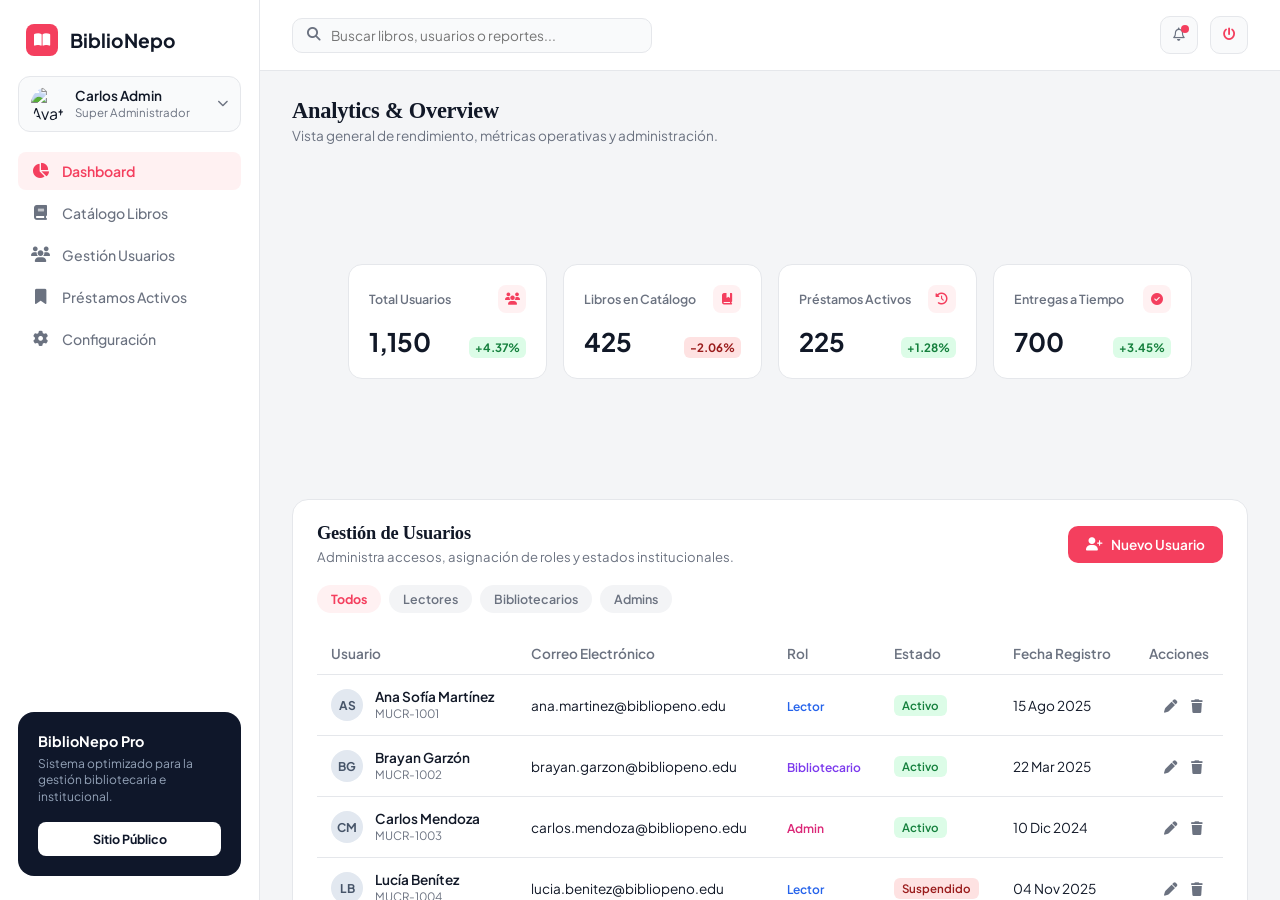
==== admin.html @ eef32e65 "first commit" ====
<!DOCTYPE html>
<html lang="es">
<head>
  <meta charset="UTF-8">
  <meta name="viewport" content="width=device-width, initial-scale=1.0">
  <title>BiblioNepo — Panel de Administración</title>
  
  <link rel="preconnect" href="https://fonts.googleapis.com">
  <link href="https://fonts.googleapis.com/css2?family=Plus+Jakarta+Sans:wght@400;500;600;700&display=swap" rel="stylesheet">
  <link rel="stylesheet" href="https://cdnjs.cloudflare.com/ajax/libs/font-awesome/6.4.0/css/all.min.css">

  <!-- Tus únicos archivos CSS necesarios -->
  <link rel="stylesheet" href="./src/assets/styles/base/variables.css">
  <link rel="stylesheet" href="./src/assets/styles/base/global.css">
  <link rel="stylesheet" href="/src/features/users/users.css">
</head>
<body>

  <div class="app-layout">
    
    <!-- SIDEBAR -->
    <aside class="sidebar">
      <div class="sidebar-top">
        <div class="brand-box">
          <div class="brand-icon"><i class="fa-solid fa-book-open"></i></div>
          <span>BiblioNepo</span>
        </div>

        <div class="user-profile-card">
          <div class="user-info">
            <img src="https://images.unsplash.com/photo-1534528741775-53994a69daeb?w=100&h=100&fit=crop&crop=faces" alt="Avatar" class="user-avatar">
            <div>
              <div class="user-name">Carlos Admin</div>
              <div class="user-role">Super Administrador</div>
            </div>
          </div>
          <i class="fa-solid fa-chevron-down profile-arrow"></i>
        </div>

        <nav class="sidebar-nav">
          <ul>
            <li class="active"><a href="#"><i class="fa-solid fa-chart-pie"></i> Dashboard</a></li>
            <li><a href="#"><i class="fa-solid fa-book"></i> Catálogo Libros</a></li>
            <li><a href="#"><i class="fa-solid fa-users"></i> Gestión Usuarios</a></li>
            <li><a href="#"><i class="fa-solid fa-bookmark"></i> Préstamos Activos</a></li>
            <li><a href="#"><i class="fa-solid fa-gear"></i> Configuración</a></li>
          </ul>
        </nav>
      </div>

      <div class="sidebar-promo">
        <h4>BiblioNepo Pro</h4>
        <p>Sistema optimizado para la gestión bibliotecaria e institucional.</p>
        <button class="promo-btn" id="btnGoToPublic">Sitio Público</button>
      </div>
    </aside>

    <!-- MAIN CONTENT -->
    <main class="main-content">
      
      <header class="top-header">
        <div class="header-search">
          <i class="fa-solid fa-search search-icon"></i>
          <input type="text" placeholder="Buscar libros, usuarios o reportes...">
        </div>
        <div class="header-actions">
          <button class="icon-btn" title="Notificaciones">
            <i class="fa-regular fa-bell"></i>
            <span class="notification-badge"></span>
          </button>
          <button class="icon-btn logout-btn" id="btnLogoutAdmin" title="Cerrar Sesión">
            <i class="fa-solid fa-power-off"></i>
          </button>
        </div>
      </header>

      <div class="dashboard-body">
        
        <div class="view-header">
          <h1>Analytics & Overview</h1>
          <p>Vista general de rendimiento, métricas operativas y administración.</p>
        </div>

        <!-- TARJETAS DE MÉTRICAS (KPIs) -->
        <section class="analytics-grid">
          <article class="analytic-card">
            <div class="card-top">
              <span class="card-title">Total Usuarios</span>
              <div class="card-icon"><i class="fa-solid fa-users"></i></div>
            </div>
            <div class="card-metrics">
              <span class="card-number">1,150</span>
              <span class="trend-badge positive">+4.37%</span>
            </div>
          </article>

          <article class="analytic-card">
            <div class="card-top">
              <span class="card-title">Libros en Catálogo</span>
              <div class="card-icon"><i class="fa-solid fa-book-bookmark"></i></div>
            </div>
            <div class="card-metrics">
              <span class="card-number">425</span>
              <span class="trend-badge negative">-2.06%</span>
            </div>
          </article>

          <article class="analytic-card">
            <div class="card-top">
              <span class="card-title">Préstamos Activos</span>
              <div class="card-icon"><i class="fa-solid fa-clock-rotate-left"></i></div>
            </div>
            <div class="card-metrics">
              <span class="card-number">225</span>
              <span class="trend-badge positive">+1.28%</span>
            </div>
          </article>

          <article class="analytic-card">
            <div class="card-top">
              <span class="card-title">Entregas a Tiempo</span>
              <div class="card-icon"><i class="fa-solid fa-circle-check"></i></div>
            </div>
            <div class="card-metrics">
              <span class="card-number">700</span>
              <span class="trend-badge positive">+3.45%</span>
            </div>
          </article>
        </section>

        <!-- MÓDULO DE GESTIÓN DE USUARIOS -->
        <section class="users-module-container">
          <div class="users-header">
            <div>
              <h3>Gestión de Usuarios</h3>
              <p>Administra accesos, asignación de roles y estados institucionales.</p>
            </div>
            <button class="btn-primary">
              <i class="fa-solid fa-user-plus"></i> Nuevo Usuario
            </button>
          </div>

          <div class="users-filters">
            <button class="filter-chip active" data-filter="todos">Todos</button>
            <button class="filter-chip" data-filter="lectores">Lectores</button>
            <button class="filter-chip" data-filter="bibliotecarios">Bibliotecarios</button>
            <button class="filter-chip" data-filter="admins">Admins</button>
          </div>

          <div class="users-table-wrapper">
            <table class="users-table">
              <thead>
                <tr>
                  <th>Usuario</th>
                  <th>Correo Electrónico</th>
                  <th>Rol</th>
                  <th>Estado</th>
                  <th>Fecha Registro</th>
                  <th class="text-right">Acciones</th>
                </tr>
              </thead>
              <tbody id="usersTableBody">
                <!-- Se inyecta dinámicamente desde admin.js -->
              </tbody>
            </table>
          </div>
        </section>

      </div>
    </main>

  </div>

  <!-- Tu único script principal -->
  <script type="module" src="/src/features/users/users.js"></script>
</body>
</html>
---- src/assets/styles/base/variables.css ----
:root {
  --cream: #F1EAD9;
  --cream-2: #E9DFC9;
  --ink: #1C2536;
  --ink-soft: #3B4457;
  --wood: #9A6A34;
  --burgundy: #6E2A2A;
  --paper: #FFFDF9;
  --muted: #736C5C;
  --line: rgba(28, 37, 54, 0.14);
  --radius: 2px;
}
---- src/assets/styles/base/global.css ----
* {
  box-sizing: border-box;
  margin: 0;
  padding: 0;
}

html {
  scroll-behavior: smooth;
}

body {
  font-family: 'Inter', sans-serif;
  color: var(--ink);
  background: var(--paper);
  -webkit-font-smoothing: antialiased;
}

h1, h2, h3, .display {
  font-family: 'Fraunces', serif;
  font-weight: 500;
  line-height: 1.08;
  letter-spacing: -0.01em;
}

a {
  color: inherit;
  text-decoration: none;
}

img {
  max-width: 100%;
  display: block;
}

button {
  font-family: inherit;
  cursor: pointer;
}

header {
  display: flex;
  align-items: center;
  justify-content: space-between;
  padding: 22px 48px;
  background: var(--paper);
  position: relative;
  z-index: 40;
  border-bottom: 1px solid var(--line);
}

.logo {
  font-family: 'Fraunces', serif;
  font-size: 1.4rem;
  font-weight: 600;
  color: var(--ink);
}

nav.primary-nav {
  display: flex;
  gap: 36px;
}

nav.primary-nav a {
  font-size: 0.94rem;
  color: var(--ink-soft);
  position: relative;
  padding-bottom: 4px;
}

nav.primary-nav a.active {
  color: var(--ink);
}

nav.primary-nav a.active::after {
  content: "";
  position: absolute;
  left: 0;
  right: 0;
  bottom: -23px;
  height: 2px;
  background: var(--wood);
}

.nav-actions {
  display: flex;
  align-items: center;
  gap: 12px;
}

.nav-toggle {
  display: none;
  flex-direction: column;
  gap: 5px;
  background: none;
  border: none;
}

.nav-toggle span {
  width: 22px;
  height: 2px;
  background: var(--ink);
  display: block;
}

section {
  padding: 96px 56px;
}

.section-head {
  display: flex;
  justify-content: space-between;
  align-items: flex-end;
  margin-bottom: 48px;
  gap: 24px;
  flex-wrap: wrap;
}

.section-head h2 {
  font-size: clamp(1.8rem, 2.4vw, 2.3rem);
  max-width: 520px;
}

.section-head p {
  color: var(--muted);
  max-width: 360px;
  font-size: 0.95rem;
  line-height: 1.6;
}

.comunidad {
  background: var(--ink);
  color: var(--cream);
}

.comunidad .section-head h2 {
  color: var(--cream);
}

.comunidad .section-head p {
  color: #B9BECB;
}

.stat-row {
  display: grid;
  grid-template-columns: repeat(4, 1fr);
  gap: 32px;
  border-top: 1px solid rgba(255, 255, 255, 0.14);
  padding-top: 40px;
}

.stat-row .num {
  font-family: 'Fraunces', serif;
  font-size: 2.4rem;
}

.stat-row .label {
  font-size: 0.85rem;
  color: #B9BECB;
  margin-top: 6px;
}

.about {
  display: grid;
  grid-template-columns: 1fr 1fr;
  gap: 72px;
  align-items: center;
  background: var(--cream-2);
}

.about-photo {
  aspect-ratio: 4/5;
  border-radius: 2px;
  background-size: cover;
  background-position: center;
  background-image: url('https://images.unsplash.com/photo-1521587760476-6c12a4b040da?q=80&w=1200&auto=format&fit=crop');
}

.about-text p {
  color: var(--ink-soft);
  line-height: 1.75;
  margin-top: 18px;
  max-width: 460px;
}

footer {
  background: var(--paper);
  padding: 80px 56px 32px;
  border-top: 1px solid var(--line);
}

.footer-grid {
  display: grid;
  grid-template-columns: 1.4fr 1fr 1fr 1fr;
  gap: 48px;
  margin-bottom: 56px;
}

.footer-grid h5 {
  font-size: 0.82rem;
  text-transform: uppercase;
  letter-spacing: 0.04em;
  color: var(--muted);
  margin-bottom: 16px;
  font-weight: 600;
}

.footer-grid ul {
  list-style: none;
  display: flex;
  flex-direction: column;
  gap: 10px;
}

.footer-grid ul a {
  font-size: 0.9rem;
  color: var(--ink-soft);
}

.footer-grid ul a:hover {
  color: var(--ink);
}

.footer-bottom {
  display: flex;
  justify-content: space-between;
  padding-top: 24px;
  border-top: 1px solid var(--line);
  font-size: 0.8rem;
  color: var(--muted);
  flex-wrap: wrap;
  gap: 12px;
}

@media (max-width: 900px) {
  header {
    padding: 18px 24px;
  }
  nav.primary-nav {
    display: none;
  }
  .nav-toggle {
    display: flex;
  }
  section {
    padding: 64px 24px;
  }
  .about {
    grid-template-columns: 1fr;
  }
  .stat-row {
    grid-template-columns: repeat(2, 1fr);
  }
  .footer-grid {
    grid-template-columns: 1fr 1fr;
  }
}

@media (prefers-reduced-motion: reduce) {
  * {
    transition: none !important;
  }
}
---- src/features/users/users.css ----
:root {
  --bg-dashboard: #f4f5f7;
  --card-bg: #ffffff;
  --sidebar-bg: #ffffff;
  --text-main: #111827;
  --text-muted: #6b7280;
  --border-color: #e5e7eb;
  
  /* Acentos de Rosa Institucional */
  --accent-rose: #f43f5e;
  --accent-rose-light: #fff1f2;
  --accent-dark: #0f172a;

  /* Colores de Estado (Insignias) */
  --success-bg: #dcfce7;
  --success-color: #15803d;
  --danger-bg: #fee2e2;
  --danger-color: #991b1b;

  /* Radios de borde */
  --radius-lg: 16px;
  --radius-md: 12px;
  --radius-sm: 8px;
}

* { box-sizing: border-box; }

body {
  margin: 0;
  height: 100vh;
  overflow: hidden;
  background-color: var(--bg-dashboard);
  font-family: 'Plus Jakarta Sans', sans-serif;
  color: var(--text-main);
}

.app-layout {
  display: flex;
  height: 100vh;
  width: 100vw;
}

/* SIDEBAR */
.sidebar {
  width: 260px;
  background: var(--sidebar-bg);
  border-right: 1px solid var(--border-color);
  display: flex;
  flex-direction: column;
  justify-content: space-between;
  padding: 24px 18px;
  flex-shrink: 0;
}

.sidebar-top {
  display: flex;
  flex-direction: column;
  gap: 20px;
}

.brand-box {
  display: flex;
  align-items: center;
  gap: 12px;
  padding: 0 8px;
  font-size: 1.2rem;
  font-weight: 700;
}

.brand-icon {
  width: 32px;
  height: 32px;
  background: var(--accent-rose);
  color: white;
  border-radius: var(--radius-sm);
  display: flex;
  align-items: center;
  justify-content: center;
  font-size: 0.9rem;
}

.user-profile-card {
  display: flex;
  align-items: center;
  justify-content: space-between;
  background: #f9fafb;
  border: 1px solid var(--border-color);
  border-radius: var(--radius-md);
  padding: 10px 12px;
  cursor: pointer;
}

.user-info {
  display: flex;
  align-items: center;
  gap: 10px;
}

.user-avatar {
  width: 34px;
  height: 34px;
  border-radius: 50%;
  object-fit: cover;
}

.user-name {
  font-size: 0.85rem;
  font-weight: 600;
  line-height: 1.2;
}

.user-role {
  font-size: 0.72rem;
  color: var(--text-muted);
}

.profile-arrow {
  font-size: 0.7rem;
  color: var(--text-muted);
}

.sidebar-nav ul {
  list-style: none;
  padding: 0;
  margin: 0;
  display: flex;
  flex-direction: column;
  gap: 4px;
}

.sidebar-nav a {
  display: flex;
  align-items: center;
  gap: 12px;
  padding: 10px 12px;
  color: var(--text-muted);
  text-decoration: none;
  font-size: 0.88rem;
  font-weight: 500;
  border-radius: var(--radius-sm);
  transition: all 0.2s ease;
}

.sidebar-nav a i {
  font-size: 0.95rem;
  width: 20px;
  text-align: center;
}

.sidebar-nav a:hover {
  background: #f3f4f6;
  color: var(--text-main);
}

.sidebar-nav li.active a {
  background: var(--accent-rose-light);
  color: var(--accent-rose);
  font-weight: 600;
}

.sidebar-promo {
  background: var(--accent-dark);
  color: white;
  padding: 20px;
  border-radius: var(--radius-lg);
}

.sidebar-promo h4 {
  font-size: 0.9rem;
  font-weight: 700;
  margin: 0 0 6px 0;
}

.sidebar-promo p {
  font-size: 0.75rem;
  color: #94a3b8;
  margin: 0 0 16px 0;
  line-height: 1.4;
}

.promo-btn {
  background: white;
  color: var(--accent-dark);
  border: none;
  width: 100%;
  padding: 9px;
  border-radius: var(--radius-sm);
  font-size: 0.78rem;
  font-weight: 700;
  cursor: pointer;
}

/* MAIN CONTENT */
.main-content {
  flex-grow: 1;
  display: flex;
  flex-direction: column;
  overflow-y: auto;
}

.top-header {
  background: var(--card-bg);
  padding: 16px 32px;
  border-bottom: 1px solid var(--border-color);
  display: flex;
  justify-content: space-between;
  align-items: center;
}

.header-search {
  background: #f9fafb;
  border: 1px solid var(--border-color);
  border-radius: 10px;
  padding: 8px 14px;
  display: flex;
  align-items: center;
  gap: 10px;
  width: 360px;
}

.search-icon { color: var(--text-muted); font-size: 0.85rem; }

.header-search input {
  border: none;
  background: transparent;
  outline: none;
  font-size: 0.85rem;
  width: 100%;
  font-family: inherit;
}

.header-actions {
  display: flex;
  align-items: center;
  gap: 12px;
}

.icon-btn {
  background: #f9fafb;
  border: 1px solid var(--border-color);
  width: 38px;
  height: 38px;
  border-radius: 10px;
  display: flex;
  align-items: center;
  justify-content: center;
  color: var(--text-muted);
  cursor: pointer;
  position: relative;
}

.logout-btn { color: var(--accent-rose); }

.notification-badge {
  position: absolute;
  top: 8px;
  right: 8px;
  width: 8px;
  height: 8px;
  background: var(--accent-rose);
  border-radius: 50%;
}

.dashboard-body {
  padding: 28px 32px;
  max-width: 1400px;
  width: 100%;
  margin: 0 auto;
  display: flex;
  flex-direction: column;
  gap: 24px;
}

.view-header h1 { font-size: 1.4rem; font-weight: 700; margin: 0 0 4px 0; }
.view-header p { font-size: 0.85rem; color: var(--text-muted); margin: 0; }

/* ANALYTICS GRID */
.analytics-grid {
  display: grid;
  grid-template-columns: repeat(4, 1fr);
  gap: 16px;
}

.analytic-card {
  background: var(--card-bg);
  border: 1px solid var(--border-color);
  border-radius: 14px;
  padding: 20px;
  display: flex;
  flex-direction: column;
  justify-content: space-between;
}

.card-top {
  display: flex;
  justify-content: space-between;
  align-items: center;
  margin-bottom: 12px;
}

.card-title { font-size: 0.78rem; font-weight: 600; color: var(--text-muted); }

.card-icon {
  width: 28px;
  height: 28px;
  border-radius: 8px;
  background: var(--accent-rose-light);
  color: var(--accent-rose);
  display: flex;
  align-items: center;
  justify-content: center;
  font-size: 0.75rem;
}

.card-metrics { display: flex; align-items: baseline; justify-content: space-between; }
.card-number { font-size: 1.6rem; font-weight: 700; }

.trend-badge { font-size: 0.72rem; font-weight: 700; padding: 3px 6px; border-radius: 6px; }
.trend-badge.positive { background: var(--success-bg); color: var(--success-color); }
.trend-badge.negative { background: var(--danger-bg); color: var(--danger-color); }

/* MÓDULO DE USUARIOS */
.users-module-container {
  background: var(--card-bg);
  border: 1px solid var(--border-color);
  border-radius: var(--radius-lg);
  padding: 24px;
}

.users-header {
  display: flex;
  justify-content: space-between;
  align-items: center;
  margin-bottom: 20px;
}

.users-header h3 { font-size: 1.15rem; font-weight: 700; margin: 0 0 4px 0; }
.users-header p { font-size: 0.82rem; color: var(--text-muted); margin: 0; }

.btn-primary {
  background: var(--accent-rose);
  color: white;
  border: none;
  padding: 10px 18px;
  border-radius: 10px;
  font-weight: 600;
  font-size: 0.85rem;
  cursor: pointer;
  display: flex;
  align-items: center;
  gap: 8px;
}

.users-filters { display: flex; gap: 8px; margin-bottom: 20px; }

.filter-chip {
  padding: 6px 14px;
  background: #f3f4f6;
  color: var(--text-muted);
  border: none;
  border-radius: 20px;
  font-size: 0.78rem;
  font-weight: 600;
  cursor: pointer;
}

.filter-chip.active {
  background: var(--accent-rose-light);
  color: var(--accent-rose);
  font-weight: 700;
}

.users-table-wrapper { overflow-x: auto; }
.users-table { width: 100%; border-collapse: collapse; text-align: left; font-size: 0.85rem; }
.users-table th { color: var(--text-muted); font-weight: 600; padding: 12px 14px; border-bottom: 1px solid var(--border-color); }
.users-table td { padding: 14px; border-bottom: 1px solid var(--border-color); vertical-align: middle; }

.user-cell-info { display: flex; align-items: center; gap: 12px; }
.user-cell-avatar {
  width: 32px; height: 32px; border-radius: 50%;
  background: #e2e8f0; display: flex; align-items: center;
  justify-content: center; font-size: 0.75rem; font-weight: 700; color: #475569;
}
.user-cell-name { font-weight: 600; font-size: 0.85rem; line-height: 1.2; }
.user-cell-id { font-size: 0.72rem; color: var(--text-muted); }

.badge-role { font-size: 0.75rem; font-weight: 600; }
.badge-role.lector { color: #2563eb; }
.badge-role.bibliotecario { color: #7c3aed; }
.badge-role.admin { color: #db2777; }

.badge-status { display: inline-block; padding: 3px 8px; border-radius: 6px; font-size: 0.72rem; font-weight: 600; }
.badge-status.activo { background: var(--success-bg); color: var(--success-color); }
.badge-status.suspendido { background: var(--danger-bg); color: var(--danger-color); }

.action-icon-btn {
  background: transparent; border: none; color: var(--text-muted);
  cursor: pointer; padding: 6px; border-radius: 6px;
}
.action-icon-btn:hover { background: #f3f4f6; color: var(--text-main); }
.action-icon-btn.delete:hover { background: var(--danger-bg); color: var(--danger-color); }
.text-right { text-align: right; }

@media (max-width: 1024px) {
  .analytics-grid { grid-template-columns: repeat(2, 1fr); }
}
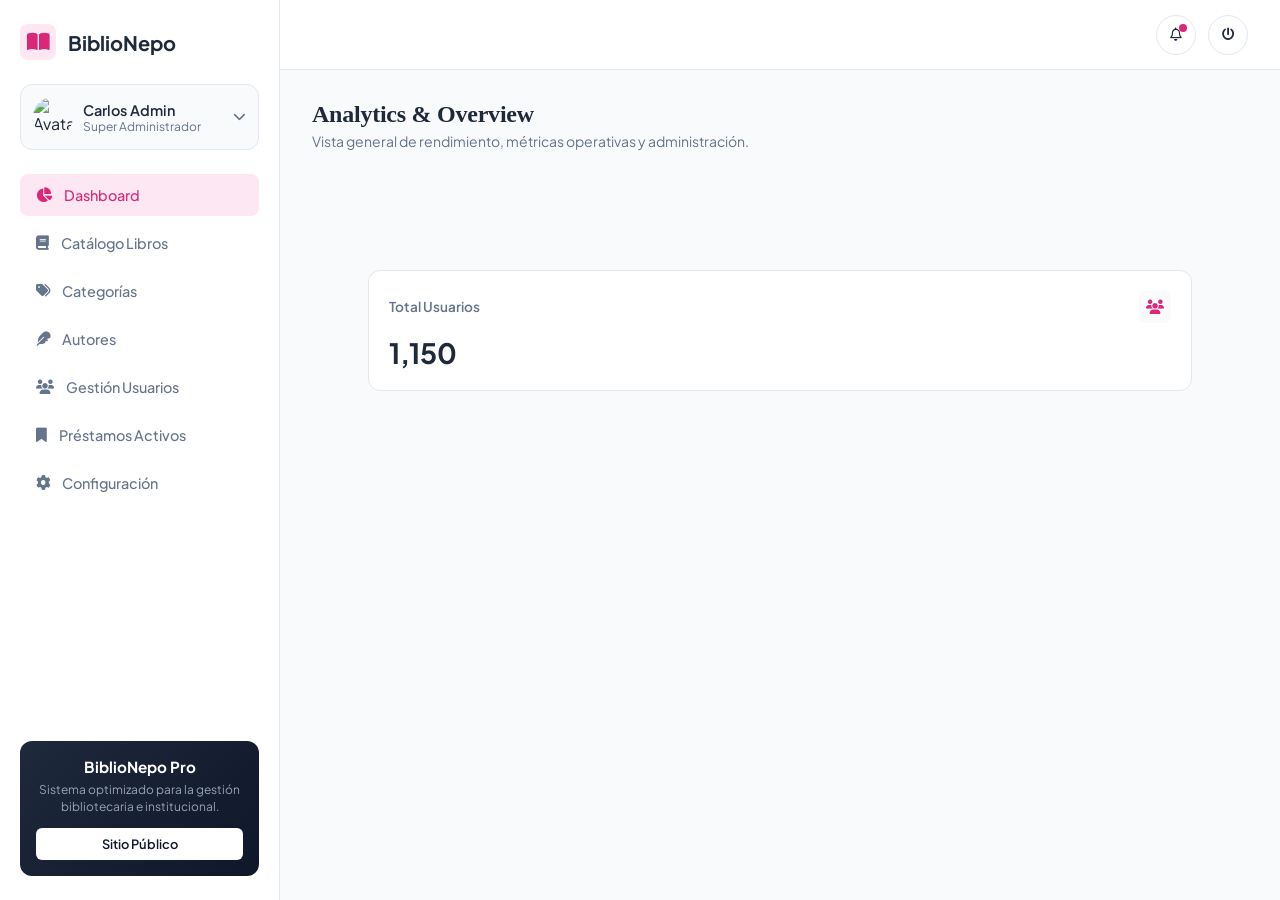
==== commit f1d6f5fd: "neuvo" ====
--- a/admin.html
+++ b/admin.html
@@ -9,61 +9,24 @@
   <link href="https://fonts.googleapis.com/css2?family=Plus+Jakarta+Sans:wght@400;500;600;700&display=swap" rel="stylesheet">
   <link rel="stylesheet" href="https://cdnjs.cloudflare.com/ajax/libs/font-awesome/6.4.0/css/all.min.css">
 
-  <!-- Tus únicos archivos CSS necesarios -->
   <link rel="stylesheet" href="./src/assets/styles/base/variables.css">
   <link rel="stylesheet" href="./src/assets/styles/base/global.css">
-  <link rel="stylesheet" href="/src/features/users/users.css">
+  <link rel="stylesheet" href="./src/features/admin/admin.css">
+  <link rel="stylesheet" href="/src/features/autors/authors.css">
+  <link rel="stylesheet" href="/src/features/books/books.css">
+  <link rel="stylesheet" href="/src/features/categories/categories.css">
 </head>
 <body>
 
   <div class="app-layout">
     
-    <!-- SIDEBAR -->
-    <aside class="sidebar">
-      <div class="sidebar-top">
-        <div class="brand-box">
-          <div class="brand-icon"><i class="fa-solid fa-book-open"></i></div>
-          <span>BiblioNepo</span>
-        </div>
+    <div id="admin-sidebar-container"></div>
 
-        <div class="user-profile-card">
-          <div class="user-info">
-            <img src="https://images.unsplash.com/photo-1534528741775-53994a69daeb?w=100&h=100&fit=crop&crop=faces" alt="Avatar" class="user-avatar">
-            <div>
-              <div class="user-name">Carlos Admin</div>
-              <div class="user-role">Super Administrador</div>
-            </div>
-          </div>
-          <i class="fa-solid fa-chevron-down profile-arrow"></i>
-        </div>
-
-        <nav class="sidebar-nav">
-          <ul>
-            <li class="active"><a href="#"><i class="fa-solid fa-chart-pie"></i> Dashboard</a></li>
-            <li><a href="#"><i class="fa-solid fa-book"></i> Catálogo Libros</a></li>
-            <li><a href="#"><i class="fa-solid fa-users"></i> Gestión Usuarios</a></li>
-            <li><a href="#"><i class="fa-solid fa-bookmark"></i> Préstamos Activos</a></li>
-            <li><a href="#"><i class="fa-solid fa-gear"></i> Configuración</a></li>
-          </ul>
-        </nav>
-      </div>
-
-      <div class="sidebar-promo">
-        <h4>BiblioNepo Pro</h4>
-        <p>Sistema optimizado para la gestión bibliotecaria e institucional.</p>
-        <button class="promo-btn" id="btnGoToPublic">Sitio Público</button>
-      </div>
-    </aside>
-
-    <!-- MAIN CONTENT -->
     <main class="main-content">
       
       <header class="top-header">
-        <div class="header-search">
-          <i class="fa-solid fa-search search-icon"></i>
-          <input type="text" placeholder="Buscar libros, usuarios o reportes...">
-        </div>
-        <div class="header-actions">
+        <!-- Barra de búsqueda general eliminada -->
+        <div class="header-actions" style="margin-left: auto;">
           <button class="icon-btn" title="Notificaciones">
             <i class="fa-regular fa-bell"></i>
             <span class="notification-badge"></span>
@@ -74,104 +37,11 @@
         </div>
       </header>
 
-      <div class="dashboard-body">
-        
-        <div class="view-header">
-          <h1>Analytics & Overview</h1>
-          <p>Vista general de rendimiento, métricas operativas y administración.</p>
-        </div>
+      <div id="admin-content-container" class="dashboard-body"></div>
 
-        <!-- TARJETAS DE MÉTRICAS (KPIs) -->
-        <section class="analytics-grid">
-          <article class="analytic-card">
-            <div class="card-top">
-              <span class="card-title">Total Usuarios</span>
-              <div class="card-icon"><i class="fa-solid fa-users"></i></div>
-            </div>
-            <div class="card-metrics">
-              <span class="card-number">1,150</span>
-              <span class="trend-badge positive">+4.37%</span>
-            </div>
-          </article>
-
-          <article class="analytic-card">
-            <div class="card-top">
-              <span class="card-title">Libros en Catálogo</span>
-              <div class="card-icon"><i class="fa-solid fa-book-bookmark"></i></div>
-            </div>
-            <div class="card-metrics">
-              <span class="card-number">425</span>
-              <span class="trend-badge negative">-2.06%</span>
-            </div>
-          </article>
-
-          <article class="analytic-card">
-            <div class="card-top">
-              <span class="card-title">Préstamos Activos</span>
-              <div class="card-icon"><i class="fa-solid fa-clock-rotate-left"></i></div>
-            </div>
-            <div class="card-metrics">
-              <span class="card-number">225</span>
-              <span class="trend-badge positive">+1.28%</span>
-            </div>
-          </article>
-
-          <article class="analytic-card">
-            <div class="card-top">
-              <span class="card-title">Entregas a Tiempo</span>
-              <div class="card-icon"><i class="fa-solid fa-circle-check"></i></div>
-            </div>
-            <div class="card-metrics">
-              <span class="card-number">700</span>
-              <span class="trend-badge positive">+3.45%</span>
-            </div>
-          </article>
-        </section>
-
-        <!-- MÓDULO DE GESTIÓN DE USUARIOS -->
-        <section class="users-module-container">
-          <div class="users-header">
-            <div>
-              <h3>Gestión de Usuarios</h3>
-              <p>Administra accesos, asignación de roles y estados institucionales.</p>
-            </div>
-            <button class="btn-primary">
-              <i class="fa-solid fa-user-plus"></i> Nuevo Usuario
-            </button>
-          </div>
-
-          <div class="users-filters">
-            <button class="filter-chip active" data-filter="todos">Todos</button>
-            <button class="filter-chip" data-filter="lectores">Lectores</button>
-            <button class="filter-chip" data-filter="bibliotecarios">Bibliotecarios</button>
-            <button class="filter-chip" data-filter="admins">Admins</button>
-          </div>
-
-          <div class="users-table-wrapper">
-            <table class="users-table">
-              <thead>
-                <tr>
-                  <th>Usuario</th>
-                  <th>Correo Electrónico</th>
-                  <th>Rol</th>
-                  <th>Estado</th>
-                  <th>Fecha Registro</th>
-                  <th class="text-right">Acciones</th>
-                </tr>
-              </thead>
-              <tbody id="usersTableBody">
-                <!-- Se inyecta dinámicamente desde admin.js -->
-              </tbody>
-            </table>
-          </div>
-        </section>
-
-      </div>
     </main>
-
   </div>
 
-  <!-- Tu único script principal -->
-  <script type="module" src="/src/features/users/users.js"></script>
+<script type="module" src="./src/features/admin/admin.main.js"></script>
 </body>
 </html>
--- a/src/features/admin/admin.css
+++ b/src/features/admin/admin.css
@@ -0,0 +1,447 @@
+/* Estilos específicos para la interfaz del Panel de Administración y Módulo de Usuarios */
+
+.app-layout {
+  display: flex;
+  min-height: 100vh;
+  background-color: var(--bg-color, #f8fafc);
+  font-family: 'Plus Jakarta Sans', sans-serif;
+  color: var(--text-main, #1e293b);
+}
+
+/* Sidebar */
+.sidebar {
+  width: 280px;
+  background-color: #ffffff;
+  border-right: 1px solid var(--border-color, #e2e8f0);
+  display: flex;
+  flex-direction: column;
+  justify-content: space-between;
+  padding: 24px 20px;
+  position: sticky;
+  top: 0;
+  height: 100vh;
+}
+
+.brand-box {
+  display: flex;
+  align-items: center;
+  gap: 12px;
+  font-weight: 700;
+  font-size: 1.25rem;
+  color: var(--text-main, #1e293b);
+  margin-bottom: 24px;
+}
+
+.brand-icon {
+  width: 36px;
+  height: 36px;
+  background: var(--accent-rose-light, #fce7f3);
+  color: var(--accent-rose, #db2777);
+  border-radius: 8px;
+  display: flex;
+  align-items: center;
+  justify-content: center;
+}
+
+.user-profile-card {
+  display: flex;
+  align-items: center;
+  justify-content: space-between;
+  background: var(--bg-alt, #f8fafc);
+  padding: 12px;
+  border-radius: 12px;
+  margin-bottom: 24px;
+  border: 1px solid var(--border-color, #e2e8f0);
+}
+
+.user-info {
+  display: flex;
+  align-items: center;
+  gap: 10px;
+}
+
+.user-avatar {
+  width: 40px;
+  height: 40px;
+  border-radius: 50%;
+  object-fit: cover;
+}
+
+.user-name {
+  font-size: 0.9rem;
+  font-weight: 600;
+}
+
+.user-role {
+  font-size: 0.75rem;
+  color: var(--text-muted, #64748b);
+}
+
+.profile-arrow {
+  font-size: 0.8rem;
+  color: var(--text-muted, #64748b);
+}
+
+.sidebar-nav ul {
+  list-style: none;
+  display: flex;
+  flex-direction: column;
+  gap: 6px;
+}
+
+.sidebar-nav li a {
+  display: flex;
+  align-items: center;
+  gap: 12px;
+  padding: 12px 16px;
+  color: var(--text-muted, #64748b);
+  text-decoration: none;
+  font-size: 0.9rem;
+  font-weight: 500;
+  border-radius: 8px;
+  transition: all 0.2s ease;
+}
+
+.sidebar-nav li.active a,
+.sidebar-nav li a:hover {
+  background-color: var(--accent-rose-light, #fce7f3);
+  color: var(--accent-rose, #db2777);
+}
+
+.sidebar-promo {
+  background: linear-gradient(135deg, #1e293b 0%, #0f172a 100%);
+  color: #fff;
+  padding: 16px;
+  border-radius: 12px;
+  text-align: center;
+}
+
+.sidebar-promo h4 {
+  font-size: 0.95rem;
+  margin-bottom: 6px;
+}
+
+.sidebar-promo p {
+  font-size: 0.75rem;
+  color: #94a3b8;
+  margin-bottom: 12px;
+  line-height: 1.4;
+}
+
+.promo-btn {
+  background: #ffffff;
+  color: #0f172a;
+  border: none;
+  padding: 8px 16px;
+  border-radius: 6px;
+  font-size: 0.8rem;
+  font-weight: 600;
+  cursor: pointer;
+  width: 100%;
+  transition: background 0.2s;
+}
+
+.promo-btn:hover {
+  background: #f1f5f9;
+}
+
+/* Main Content Area */
+.main-content {
+  flex: 1;
+  display: flex;
+  flex-direction: column;
+  overflow-y: auto;
+}
+
+.top-header {
+  height: 70px;
+  background: #ffffff;
+  border-bottom: 1px solid var(--border-color, #e2e8f0);
+  display: flex;
+  align-items: center;
+  justify-content: space-between;
+  padding: 0 32px;
+  position: sticky;
+  top: 0;
+  z-index: 10;
+}
+
+.header-search {
+  position: relative;
+  width: 350px;
+}
+
+.header-search input {
+  width: 100%;
+  padding: 10px 16px 10px 40px;
+  border-radius: 8px;
+  border: 1px solid var(--border-color, #e2e8f0);
+  background: var(--bg-alt, #f8fafc);
+  font-size: 0.875rem;
+  outline: none;
+  transition: border-color 0.2s;
+}
+
+.header-search input:focus {
+  border-color: var(--accent-rose, #db2777);
+}
+
+.search-icon {
+  position: absolute;
+  left: 14px;
+  top: 50%;
+  transform: translateY(-50%);
+  color: var(--text-muted, #64748b);
+  font-size: 0.85rem;
+}
+
+.header-actions {
+  display: flex;
+  align-items: center;
+  gap: 12px;
+}
+
+.icon-btn {
+  width: 40px;
+  height: 40px;
+  border-radius: 50%;
+  border: 1px solid var(--border-color, #e2e8f0);
+  background: #ffffff;
+  color: var(--text-main, #1e293b);
+  display: flex;
+  align-items: center;
+  justify-content: center;
+  cursor: pointer;
+  position: relative;
+  transition: background 0.2s;
+}
+
+.icon-btn:hover {
+  background: var(--bg-alt, #f8fafc);
+}
+
+.notification-badge {
+  position: absolute;
+  top: 8px;
+  right: 8px;
+  width: 8px;
+  height: 8px;
+  background: var(--accent-rose, #db2777);
+  border-radius: 50%;
+}
+
+.dashboard-body {
+  padding: 32px;
+  flex: 1;
+}
+
+.view-header {
+  margin-bottom: 24px;
+}
+
+.view-header h1 {
+  font-size: 1.5rem;
+  font-weight: 700;
+  margin-bottom: 4px;
+}
+
+.view-header p {
+  font-size: 0.9rem;
+  color: var(--text-muted, #64748b);
+}
+
+/* Analytics Grid (KPIs) */
+.analytics-grid {
+  display: grid;
+  grid-template-columns: repeat(auto-fit, minmax(220px, 1fr));
+  gap: 20px;
+  margin-bottom: 32px;
+}
+
+.analytic-card {
+  background: #ffffff;
+  padding: 20px;
+  border-radius: 12px;
+  border: 1px solid var(--border-color, #e2e8f0);
+  display: flex;
+  flex-direction: column;
+  gap: 12px;
+}
+
+.card-top {
+  display: flex;
+  justify-content: space-between;
+  align-items: center;
+}
+
+.card-title {
+  font-size: 0.85rem;
+  color: var(--text-muted, #64748b);
+  font-weight: 600;
+}
+
+.card-icon {
+  width: 32px;
+  height: 32px;
+  background: var(--bg-alt, #f8fafc);
+  color: var(--accent-rose, #db2777);
+  border-radius: 6px;
+  display: flex;
+  align-items: center;
+  justify-content: center;
+  font-size: 0.9rem;
+}
+
+.card-metrics {
+  display: flex;
+  align-items: baseline;
+  justify-content: space-between;
+}
+
+.card-number {
+  font-size: 1.75rem;
+  font-weight: 700;
+  color: var(--text-main, #1e293b);
+}
+
+.trend-badge {
+  font-size: 0.75rem;
+  font-weight: 600;
+  padding: 2px 6px;
+  border-radius: 4px;
+}
+
+.trend-badge.positive {
+  background: #dcfce7;
+  color: #166534;
+}
+
+.trend-badge.negative {
+  background: #fee2e2;
+  color: #991b1b;
+}
+
+/* Users Module Container */
+.users-module-container {
+  background: #ffffff;
+  border-radius: 12px;
+  border: 1px solid var(--border-color, #e2e8f0);
+  padding: 24px;
+}
+
+.users-header {
+  display: flex;
+  justify-content: space-between;
+  align-items: center;
+  margin-bottom: 20px;
+}
+
+.users-header h3 {
+  font-size: 1.1rem;
+  font-weight: 700;
+}
+
+.users-header p {
+  font-size: 0.85rem;
+  color: var(--text-muted, #64748b);
+}
+
+.btn-primary {
+  background: var(--accent-rose, #db2777);
+  color: #ffffff;
+  border: none;
+  padding: 10px 18px;
+  border-radius: 8px;
+  font-weight: 600;
+  font-size: 0.875rem;
+  display: flex;
+  align-items: center;
+  gap: 8px;
+  cursor: pointer;
+  transition: opacity 0.2s;
+}
+
+.btn-primary:hover {
+  opacity: 0.9;
+}
+
+.users-filters {
+  display: flex;
+  gap: 8px;
+  margin-bottom: 20px;
+}
+
+.filter-chip {
+  background: var(--bg-alt, #f8fafc);
+  border: 1px solid var(--border-color, #e2e8f0);
+  padding: 6px 14px;
+  border-radius: 20px;
+  font-size: 0.825rem;
+  font-weight: 500;
+  color: var(--text-muted, #64748b);
+  cursor: pointer;
+  transition: all 0.2s;
+}
+
+.filter-chip.active,
+.filter-chip:hover {
+  background: var(--accent-rose-light, #fce7f3);
+  color: var(--accent-rose, #db2777);
+  border-color: transparent;
+}
+
+.users-table-wrapper {
+  overflow-x: auto;
+}
+
+.users-table {
+  width: 100%;
+  border-collapse: collapse;
+  text-align: left;
+}
+
+.users-table th {
+  padding: 12px 16px;
+  font-size: 0.75rem;
+  font-weight: 600;
+  text-transform: uppercase;
+  color: var(--text-muted, #64748b);
+  background: var(--bg-alt, #f8fafc);
+  border-bottom: 1px solid var(--border-color, #e2e8f0);
+}
+
+.users-table td {
+  padding: 16px;
+  font-size: 0.875rem;
+  border-bottom: 1px solid var(--border-color, #e2e8f0);
+  color: var(--text-main, #1e293b);
+}
+
+.text-right {
+  text-align: right;
+}
+
+/* Responsividad general para móviles */
+@media (max-width: 768px) {
+  .app-layout {
+    flex-direction: column;
+  }
+  
+  .sidebar {
+    width: 100%;
+    height: auto;
+    position: relative;
+  }
+
+  .top-header {
+    padding: 0 16px;
+  }
+
+  .header-search {
+    width: 200px;
+  }
+
+  .dashboard-body {
+    padding: 16px;
+  }
+}
--- a/src/features/autors/authors.css
+++ b/src/features/autors/authors.css
@@ -0,0 +1,145 @@
+/* Estilos en Cuadrícula (Cards) para el módulo de Autores */
+
+.authors-module-container {
+  background: #ffffff;
+  border-radius: 12px;
+  border: 1px solid var(--border-color, #e2e8f0);
+  padding: 24px;
+  box-shadow: 0 1px 3px rgba(0, 0, 0, 0.02);
+}
+
+.authors-header {
+  display: flex;
+  justify-content: space-between;
+  align-items: center;
+  margin-bottom: 20px;
+  flex-wrap: wrap;
+  gap: 16px;
+}
+
+.authors-header h3 {
+  font-size: 1.1rem;
+  font-weight: 700;
+  color: var(--text-main, #1e293b);
+  margin-bottom: 4px;
+}
+
+.authors-header p {
+  font-size: 0.85rem;
+  color: var(--text-muted, #64748b);
+}
+
+.authors-filters {
+  display: flex;
+  gap: 8px;
+  margin-bottom: 24px;
+  flex-wrap: wrap;
+}
+
+/* Cuadrícula adaptable */
+.authors-grid {
+  display: grid;
+  grid-template-columns: repeat(auto-fill, minmax(240px, 1fr));
+  gap: 20px;
+}
+
+.author-card {
+  background: var(--bg-alt, #f8fafc);
+  border: 1px solid var(--border-color, #e2e8f0);
+  border-radius: 16px;
+  padding: 24px 20px;
+  display: flex;
+  flex-direction: column;
+  align-items: center;
+  text-align: center;
+  gap: 16px;
+  transition: transform 0.2s ease, box-shadow 0.2s ease;
+}
+
+.author-card:hover {
+  transform: translateY(-2px);
+  box-shadow: 0 8px 20px rgba(0, 0, 0, 0.06);
+}
+
+.author-card-top {
+  display: flex;
+  flex-direction: column;
+  align-items: center;
+  gap: 14px;
+  width: 100%;
+}
+
+/* Imagen del autor más grande y prominente */
+.author-avatar {
+  width: 110px;
+  height: 110px;
+  border-radius: 50%;
+  object-fit: cover;
+  border: 4px solid #ffffff;
+  box-shadow: 0 6px 16px rgba(0, 0, 0, 0.1);
+}
+
+.author-info {
+  width: 100%;
+}
+
+.author-info h4 {
+  font-size: 1.05rem;
+  font-weight: 700;
+  color: var(--text-main, #1e293b);
+  margin-bottom: 4px;
+}
+
+.author-info p {
+  font-size: 0.825rem;
+  color: var(--text-muted, #64748b);
+}
+
+.author-actions {
+  display: flex;
+  justify-content: center;
+  gap: 12px;
+  border-top: 1px solid var(--border-color, #e2e8f0);
+  padding-top: 14px;
+  width: 100%;
+}
+
+/* Contenedor de paginación inferior */
+.pagination-container {
+  display: flex;
+  justify-content: center;
+  align-items: center;
+  gap: 12px;
+  margin-top: 32px;
+  padding-top: 20px;
+  border-top: 1px solid var(--border-color, #e2e8f0);
+}
+
+.pagination-btn {
+  background: #ffffff;
+  border: 1px solid var(--border-color, #e2e8f0);
+  color: var(--text-main, #1e293b);
+  padding: 8px 16px;
+  border-radius: 8px;
+  font-size: 0.85rem;
+  font-weight: 600;
+  cursor: pointer;
+  transition: all 0.2s;
+}
+
+.pagination-btn:hover:not(:disabled) {
+  background: var(--accent-rose-light, #fce7f3);
+  color: var(--accent-rose, #db2777);
+  border-color: transparent;
+}
+
+.pagination-btn:disabled {
+  opacity: 0.5;
+  cursor: not-allowed;
+}
+
+.pagination-info {
+  font-size: 0.875rem;
+  color: var(--text-muted, #64748b);
+  font-weight: 500;
+}
--- a/src/features/books/books.css
+++ b/src/features/books/books.css
@@ -0,0 +1,172 @@
+:root {
+  --primary-color: #6366f1;
+  --primary-hover: #4f46e5;
+  --bg-main: #f8fafc;
+  --bg-card: #ffffff;
+  --text-main: #1e293b;
+  --text-muted: #64748b;
+  --border-color: #e2e8f0;
+  --shadow-sm: 0 1px 3px rgba(0, 0, 0, 0.05);
+  --shadow-md: 0 10px 25px rgba(0, 0, 0, 0.1);
+  --radius-lg: 16px;
+  --radius-md: 10px;
+  --radius-sm: 8px;
+}
+
+body {
+  font-family: 'Inter', system-ui, -apple-system, sans-serif;
+  background-color: var(--bg-main);
+  color: var(--text-main);
+  margin: 0;
+  padding: 0;
+}
+
+.view-header {
+  margin-bottom: 24px;
+}
+
+.view-header h1 {
+  font-size: 1.5rem;
+  font-weight: 700;
+  color: var(--text-main);
+  margin: 0 0 4px 0;
+}
+
+.view-header p {
+  font-size: 0.875rem;
+  color: var(--text-muted);
+  margin: 0;
+}
+
+.authors-module-container {
+  background: var(--bg-card);
+  border-radius: var(--radius-lg);
+  padding: 24px;
+  box-shadow: var(--shadow-sm);
+  border: 1px solid var(--border-color);
+}
+
+.authors-header {
+  display: flex;
+  justify-content: space-between;
+  align-items: center;
+  margin-bottom: 20px;
+  flex-wrap: wrap;
+  gap: 16px;
+}
+
+.authors-header h3 {
+  font-size: 1.125rem;
+  font-weight: 600;
+  margin: 0 0 4px 0;
+}
+
+.authors-header p {
+  font-size: 0.85rem;
+  color: var(--text-muted);
+  margin: 0;
+}
+
+.btn-primary {
+  background-color: var(--primary-color);
+  color: white;
+  border: none;
+  padding: 10px 18px;
+  border-radius: var(--radius-sm);
+  font-weight: 600;
+  font-size: 0.875rem;
+  cursor: pointer;
+  display: inline-flex;
+  align-items: center;
+  gap: 8px;
+  transition: background-color 0.2s ease, transform 0.1s ease;
+}
+
+.btn-primary:hover {
+  background-color: var(--primary-hover);
+}
+
+.authors-search-bars input {
+  transition: border-color 0.2s ease, box-shadow 0.2s ease;
+}
+
+.authors-search-bars input:focus {
+  border-color: var(--primary-color);
+  box-shadow: 0 0 0 3px rgba(99, 102, 241, 0.15);
+}
+
+.authors-grid {
+  display: grid;
+  grid-template-columns: repeat(auto-fill, minmax(220px, 1fr));
+  gap: 20px;
+}
+
+.author-card {
+  background: var(--bg-card);
+  border: 1px solid var(--border-color);
+  border-radius: var(--radius-md);
+  padding: 16px;
+  display: flex;
+  flex-direction: column;
+  gap: 12px;
+  transition: transform 0.2s ease, box-shadow 0.2s ease;
+}
+
+.author-card:hover {
+  transform: translateY(-2px);
+  box-shadow: var(--shadow-md);
+}
+
+.author-card-top {
+  display: flex;
+  justify-content: center;
+  align-items: center;
+  background: var(--bg-main);
+  border-radius: var(--radius-sm);
+  padding: 12px;
+}
+
+.author-avatar {
+  width: 90px;
+  height: 110px;
+  object-fit: cover;
+  box-shadow: var(--shadow-sm);
+}
+
+.author-info h4 {
+  font-size: 0.95rem;
+  font-weight: 600;
+  margin: 0 0 8px 0;
+  color: var(--text-main);
+  display: -webkit-box;
+  -webkit-line-clamp: 2;
+  -webkit-box-orient: vertical;
+  overflow: hidden;
+}
+
+.author-info p {
+  font-size: 0.8rem;
+  color: var(--text-muted);
+  margin: 4px 0;
+  display: flex;
+  align-items: center;
+}
+
+.modal-backdrop {
+  backdrop-filter: blur(4px);
+  animation: fadeIn 0.2s ease forwards;
+}
+
+.modal-content {
+  animation: slideUp 0.3s cubic-bezier(0.16, 1, 0.3, 1) forwards;
+}
+
+@keyframes fadeIn {
+  from { opacity: 0; }
+  to { opacity: 1; }
+}
+
+@keyframes slideUp {
+  from { transform: translateY(20px); opacity: 0; }
+  to { transform: translateY(0); opacity: 1; }
+}
--- a/src/features/categories/categories.css
+++ b/src/features/categories/categories.css
@@ -0,0 +1,217 @@
+/* Módulo de Categorías */
+.categories-module {
+  padding: 24px;
+  background-color: #f8fafc;
+  min-height: 100vh;
+}
+
+.module-header {
+  display: flex;
+  justify-content: space-between;
+  align-items: center;
+  margin-bottom: 20px;
+}
+
+.module-header h2 {
+  font-size: 1.5rem;
+  color: #1e293b;
+  margin: 0 0 4px 0;
+  display: flex;
+  align-items: center;
+  gap: 10px;
+}
+
+.module-header p {
+  font-size: 0.875rem;
+  color: #64748b;
+  margin: 0;
+}
+
+.module-actions {
+  display: flex;
+  gap: 12px;
+  margin-bottom: 16px;
+}
+
+.search-box {
+  position: relative;
+  flex: 1;
+  max-width: 400px;
+}
+
+.search-box i {
+  position: absolute;
+  left: 12px;
+  top: 50%;
+  transform: translateY(-50%);
+  color: #94a3b8;
+}
+
+.search-box input {
+  width: 100%;
+  padding: 10px 12px 10px 36px;
+  border-radius: 8px;
+  border: 1px solid #cbd5e1;
+  font-size: 0.9rem;
+  background: white;
+  outline: none;
+}
+
+.search-box input:focus {
+  border-color: #6366f1;
+}
+
+/* Tabla de Datos */
+.table-container {
+  background: white;
+  border-radius: 10px;
+  border: 1px solid #e2e8f0;
+  overflow: hidden;
+  box-shadow: 0 1px 3px rgba(0, 0, 0, 0.05);
+}
+
+.data-table {
+  width: 100%;
+  border-collapse: collapse;
+  text-align: left;
+  font-size: 0.9rem;
+}
+
+.data-table th {
+  background-color: #f1f5f9;
+  color: #475569;
+  font-weight: 600;
+  padding: 12px 16px;
+  border-bottom: 1px solid #e2e8f0;
+}
+
+.data-table td {
+  padding: 12px 16px;
+  border-bottom: 1px solid #f1f5f9;
+  color: #334155;
+}
+
+.badge-category {
+  display: inline-block;
+  padding: 4px 10px;
+  border-radius: 20px;
+  background-color: #e0e7ff;
+  color: #4338ca;
+  font-weight: 500;
+  font-size: 0.825rem;
+}
+
+/* Botones */
+.btn-primary {
+  background-color: #6366f1;
+  color: white;
+  border: none;
+  padding: 10px 18px;
+  border-radius: 8px;
+  font-weight: 600;
+  cursor: pointer;
+  display: inline-flex;
+  align-items: center;
+  gap: 8px;
+}
+
+.btn-primary:hover {
+  background-color: #4f46e5;
+}
+
+.btn-secondary {
+  background-color: white;
+  color: #475569;
+  border: 1px solid #cbd5e1;
+  padding: 10px 18px;
+  border-radius: 8px;
+  font-weight: 500;
+  cursor: pointer;
+}
+
+.btn-icon {
+  background: transparent;
+  border: none;
+  padding: 6px 10px;
+  border-radius: 6px;
+  cursor: pointer;
+  color: #64748b;
+  font-size: 0.9rem;
+}
+
+.btn-icon:hover {
+  background-color: #f1f5f9;
+  color: #6366f1;
+}
+
+.btn-icon.delete-cat:hover {
+  color: #ef4444;
+  background-color: #fef2f2;
+}
+
+/* Modales */
+.modal {
+  position: fixed;
+  top: 0;
+  left: 0;
+  width: 100%;
+  height: 100%;
+  background: rgba(15, 23, 42, 0.4);
+  backdrop-filter: blur(4px);
+  justify-content: center;
+  align-items: center;
+  z-index: 1000;
+}
+
+.modal-content {
+  background: white;
+  border-radius: 12px;
+  width: 100%;
+  max-width: 480px;
+  padding: 24px;
+  box-shadow: 0 10px 25px rgba(0, 0, 0, 0.1);
+}
+
+.modal-header {
+  display: flex;
+  justify-content: space-between;
+  align-items: center;
+  margin-bottom: 16px;
+}
+
+.close-modal {
+  background: none;
+  border: none;
+  font-size: 1.5rem;
+  color: #94a3b8;
+  cursor: pointer;
+}
+
+.form-group {
+  margin-bottom: 14px;
+}
+
+.form-group label {
+  display: block;
+  font-size: 0.825rem;
+  font-weight: 600;
+  color: #475569;
+  margin-bottom: 6px;
+}
+
+.form-group input,
+.form-group textarea {
+  width: 100%;
+  padding: 10px;
+  border-radius: 8px;
+  border: 1px solid #cbd5e1;
+  font-size: 0.9rem;
+  outline: none;
+}
+
+.modal-actions {
+  display: flex;
+  justify-content: flex-end;
+  gap: 10px;
+  margin-top: 20px;
+}
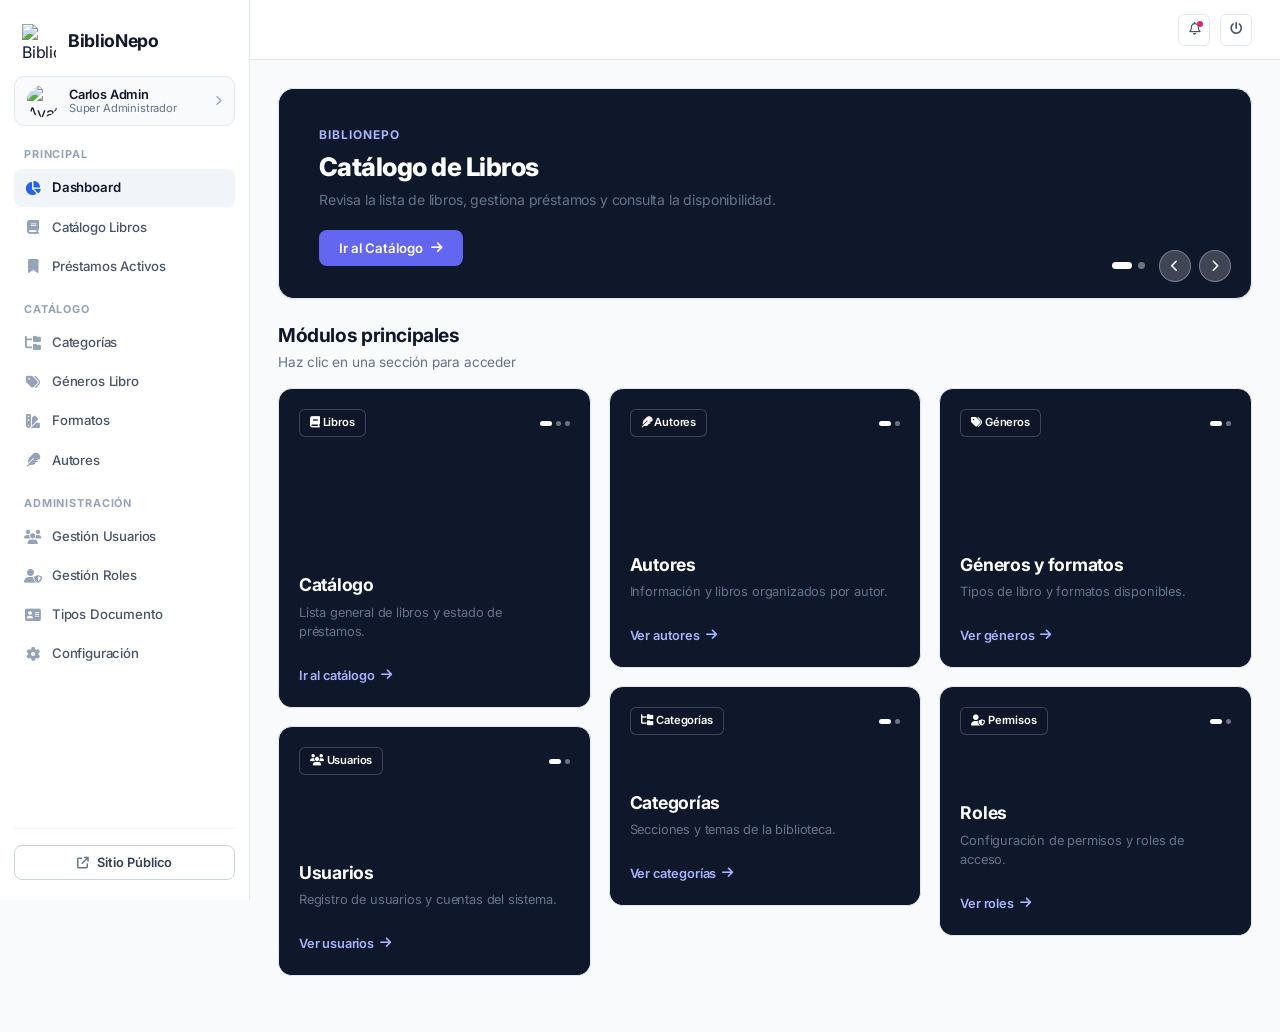
==== commit b5ed400d: "aaa" ====
--- a/admin.html
+++ b/admin.html
@@ -15,6 +15,11 @@
   <link rel="stylesheet" href="/src/features/autors/authors.css">
   <link rel="stylesheet" href="/src/features/books/books.css">
   <link rel="stylesheet" href="/src/features/categories/categories.css">
+
+  <!-- Cargar fuente Inter -->
+<link rel="preconnect" href="https://fonts.googleapis.com">
+<link rel="preconnect" href="https://fonts.gstatic.com" crossorigin>
+<link href="https://fonts.googleapis.com/css2?family=Inter:wght@300;400;500;600;700;800&display=swap" rel="stylesheet">
 </head>
 <body>
 
--- a/src/features/admin/admin.css
+++ b/src/features/admin/admin.css
@@ -1,151 +1,269 @@
-/* Estilos específicos para la interfaz del Panel de Administración y Módulo de Usuarios */
+/* ==========================================================================
+   CONFIGURACIÓN GENERAL Y FUENTES
+   ========================================================================== */
+@import url('https://fonts.googleapis.com/css2?family=Inter:wght@300;400;500;600;700;800&display=swap');
+
+:root {
+  --font-family: 'Inter', -apple-system, BlinkMacSystemFont, 'Segoe UI', Roboto, sans-serif;
+  --bg-color: #f8fafc;
+  --text-main: #0f172a;
+  --text-muted: #64748b;
+  --border-color: #e2e8f0;
+  --primary-accent: #2563eb;
+  --primary-accent-hover: #1d4ed8;
+}
+
+/* Base Tipográfica Global */
+* {
+  font-family: var(--font-family);
+  box-sizing: border-box;
+}
+
+body {
+  line-height: 1.6;
+  letter-spacing: -0.011em;
+  margin: 0;
+  background-color: var(--bg-color);
+  color: var(--text-main);
+}
+
+body,
+button,
+input,
+select,
+textarea {
+  font-family: var(--font-family) !important;
+}
+
+h1, h2, h3, h4, h5, h6 {
+  font-family: var(--font-family) !important;
+  line-height: 1.3;
+  letter-spacing: -0.02em;
+  margin-top: 0;
+  margin-bottom: 0.5rem;
+}
+
+p {
+  line-height: 1.55;
+  margin-top: 0;
+  margin-bottom: 0.75rem;
+}
 
 .app-layout {
   display: flex;
   min-height: 100vh;
-  background-color: var(--bg-color, #f8fafc);
-  font-family: 'Plus Jakarta Sans', sans-serif;
-  color: var(--text-main, #1e293b);
-}
-
-/* Sidebar */
+  background-color: var(--bg-color);
+  color: var(--text-main);
+}
+
+/* ==========================================================================
+   SIDEBAR MINIMALISTA Y ELEGANTE (ESTILO MERCADO LIBRE / SAAS)
+   ========================================================================== */
+
 .sidebar {
-  width: 280px;
+  width: 250px;
   background-color: #ffffff;
-  border-right: 1px solid var(--border-color, #e2e8f0);
+  border-right: 1px solid var(--border-color);
   display: flex;
   flex-direction: column;
   justify-content: space-between;
-  padding: 24px 20px;
+  padding: 20px 14px;
   position: sticky;
   top: 0;
   height: 100vh;
-}
-
+  overflow-y: auto;
+}
+
+/* Marca / Logo */
 .brand-box {
   display: flex;
   align-items: center;
   gap: 12px;
+  padding: 4px 8px 18px 8px;
+}
+
+.brand-logo-img {
+  width: 34px;
+  height: 34px;
+  object-fit: contain;
+  display: block;
+}
+
+.brand-name {
   font-weight: 700;
-  font-size: 1.25rem;
-  color: var(--text-main, #1e293b);
-  margin-bottom: 24px;
-}
-
-.brand-icon {
-  width: 36px;
-  height: 36px;
-  background: var(--accent-rose-light, #fce7f3);
-  color: var(--accent-rose, #db2777);
-  border-radius: 8px;
-  display: flex;
-  align-items: center;
-  justify-content: center;
-}
-
+  font-size: 1.1rem;
+  color: #0f172a;
+  letter-spacing: -0.02em;
+}
+
+/* Tarjeta de perfil sobria */
 .user-profile-card {
   display: flex;
   align-items: center;
-  justify-content: space-between;
-  background: var(--bg-alt, #f8fafc);
-  padding: 12px;
-  border-radius: 12px;
-  margin-bottom: 24px;
-  border: 1px solid var(--border-color, #e2e8f0);
-}
-
-.user-info {
-  display: flex;
-  align-items: center;
   gap: 10px;
+  background: #f8fafc;
+  padding: 8px 12px;
+  border-radius: 10px;
+  margin-bottom: 20px;
+  border: 1px solid var(--border-color);
+  cursor: pointer;
+  transition: background 0.15s ease, border-color 0.15s ease;
+}
+
+.user-profile-card:hover {
+  background: #f1f5f9;
+  border-color: #cbd5e1;
 }
 
 .user-avatar {
-  width: 40px;
-  height: 40px;
+  width: 32px;
+  height: 32px;
   border-radius: 50%;
   object-fit: cover;
 }
 
+.user-details {
+  display: flex;
+  flex-direction: column;
+  flex: 1;
+  overflow: hidden;
+}
+
 .user-name {
-  font-size: 0.9rem;
+  font-size: 0.8rem;
   font-weight: 600;
+  color: #0f172a;
+  line-height: 1.2;
+  white-space: nowrap;
+  overflow: hidden;
+  text-overflow: ellipsis;
 }
 
 .user-role {
-  font-size: 0.75rem;
-  color: var(--text-muted, #64748b);
+  font-size: 0.7rem;
+  color: var(--text-muted);
+  line-height: 1.2;
+  white-space: nowrap;
+  overflow: hidden;
+  text-overflow: ellipsis;
 }
 
 .profile-arrow {
-  font-size: 0.8rem;
-  color: var(--text-muted, #64748b);
-}
-
-.sidebar-nav ul {
+  font-size: 0.65rem;
+  color: #94a3b8;
+}
+
+/* Navegación y Secciones */
+.sidebar-nav {
+  display: flex;
+  flex-direction: column;
+  gap: 16px;
+}
+
+.nav-section {
+  display: flex;
+  flex-direction: column;
+}
+
+.nav-section-title {
+  font-size: 0.68rem;
+  font-weight: 700;
+  color: #94a3b8;
+  text-transform: uppercase;
+  letter-spacing: 0.08em;
+  padding: 0 10px;
+  margin-bottom: 6px;
+}
+
+.nav-list {
   list-style: none;
   display: flex;
   flex-direction: column;
-  gap: 6px;
-}
-
-.sidebar-nav li a {
-  display: flex;
-  align-items: center;
-  gap: 12px;
-  padding: 12px 16px;
-  color: var(--text-muted, #64748b);
+  gap: 2px;
+  padding: 0;
+  margin: 0;
+}
+
+.nav-list li a {
+  display: flex;
+  align-items: center;
+  gap: 10px;
+  padding: 8px 10px;
+  color: #475569;
   text-decoration: none;
-  font-size: 0.9rem;
+  font-size: 0.825rem;
   font-weight: 500;
   border-radius: 8px;
-  transition: all 0.2s ease;
-}
-
-.sidebar-nav li.active a,
-.sidebar-nav li a:hover {
-  background-color: var(--accent-rose-light, #fce7f3);
-  color: var(--accent-rose, #db2777);
-}
-
-.sidebar-promo {
-  background: linear-gradient(135deg, #1e293b 0%, #0f172a 100%);
-  color: #fff;
-  padding: 16px;
-  border-radius: 12px;
+  transition: all 0.15s ease;
+}
+
+.nav-list li a i {
+  font-size: 0.875rem;
+  color: #94a3b8;
+  width: 18px;
   text-align: center;
-}
-
-.sidebar-promo h4 {
-  font-size: 0.95rem;
-  margin-bottom: 6px;
-}
-
-.sidebar-promo p {
-  font-size: 0.75rem;
-  color: #94a3b8;
-  margin-bottom: 12px;
-  line-height: 1.4;
-}
-
-.promo-btn {
+  transition: color 0.15s ease;
+}
+
+.nav-list li a:hover {
+  background-color: #f8fafc;
+  color: #0f172a;
+}
+
+.nav-list li a:hover i {
+  color: #475569;
+}
+
+/* Estado Activo Minimalista */
+.nav-list li.active a {
+  background-color: #f1f5f9;
+  color: #0f172a;
+  font-weight: 600;
+}
+
+.nav-list li.active a i {
+  color: var(--primary-accent);
+}
+
+/* Footer de la barra */
+.sidebar-footer {
+  padding-top: 16px;
+  border-top: 1px solid #f1f5f9;
+  margin-top: 20px;
+}
+
+.btn-public-site {
+  display: flex;
+  align-items: center;
+  justify-content: center;
+  gap: 8px;
+  width: 100%;
+  padding: 9px 12px;
+  border-radius: 8px;
   background: #ffffff;
-  color: #0f172a;
-  border: none;
-  padding: 8px 16px;
-  border-radius: 6px;
+  border: 1px solid #cbd5e1;
+  color: #334155;
   font-size: 0.8rem;
   font-weight: 600;
   cursor: pointer;
-  width: 100%;
-  transition: background 0.2s;
-}
-
-.promo-btn:hover {
-  background: #f1f5f9;
-}
-
-/* Main Content Area */
+  transition: all 0.15s ease;
+}
+
+.btn-public-site:hover {
+  background: #f8fafc;
+  border-color: #94a3b8;
+  color: #0f172a;
+}
+
+.btn-public-site i {
+  font-size: 0.75rem;
+  color: var(--text-muted);
+}
+
+/* ==========================================================================
+   HEADER Y ESTRUCTURA PRINCIPAL
+   ========================================================================== */
+
 .main-content {
   flex: 1;
   display: flex;
@@ -154,294 +272,589 @@
 }
 
 .top-header {
-  height: 70px;
+  height: 60px;
   background: #ffffff;
-  border-bottom: 1px solid var(--border-color, #e2e8f0);
+  border-bottom: 1px solid var(--border-color);
   display: flex;
   align-items: center;
   justify-content: space-between;
-  padding: 0 32px;
+  padding: 0 28px;
   position: sticky;
   top: 0;
   z-index: 10;
 }
 
-.header-search {
-  position: relative;
-  width: 350px;
-}
-
-.header-search input {
-  width: 100%;
-  padding: 10px 16px 10px 40px;
-  border-radius: 8px;
-  border: 1px solid var(--border-color, #e2e8f0);
-  background: var(--bg-alt, #f8fafc);
-  font-size: 0.875rem;
-  outline: none;
-  transition: border-color 0.2s;
-}
-
-.header-search input:focus {
-  border-color: var(--accent-rose, #db2777);
-}
-
-.search-icon {
-  position: absolute;
-  left: 14px;
-  top: 50%;
-  transform: translateY(-50%);
-  color: var(--text-muted, #64748b);
-  font-size: 0.85rem;
-}
-
 .header-actions {
   display: flex;
   align-items: center;
-  gap: 12px;
+  gap: 10px;
 }
 
 .icon-btn {
-  width: 40px;
-  height: 40px;
+  width: 36px;
+  height: 36px;
   border-radius: 50%;
-  border: 1px solid var(--border-color, #e2e8f0);
+  border: 1px solid var(--border-color);
   background: #ffffff;
-  color: var(--text-main, #1e293b);
+  color: var(--text-main);
   display: flex;
   align-items: center;
   justify-content: center;
   cursor: pointer;
   position: relative;
-  transition: background 0.2s;
 }
 
 .icon-btn:hover {
-  background: var(--bg-alt, #f8fafc);
+  background: var(--bg-color);
 }
 
 .notification-badge {
   position: absolute;
-  top: 8px;
-  right: 8px;
-  width: 8px;
-  height: 8px;
-  background: var(--accent-rose, #db2777);
+  top: 6px;
+  right: 6px;
+  width: 6px;
+  height: 6px;
+  background: #db2777;
   border-radius: 50%;
 }
 
 .dashboard-body {
-  padding: 32px;
+  padding: 28px;
   flex: 1;
 }
 
-.view-header {
-  margin-bottom: 24px;
-}
-
-.view-header h1 {
-  font-size: 1.5rem;
-  font-weight: 700;
-  margin-bottom: 4px;
-}
-
-.view-header p {
-  font-size: 0.9rem;
-  color: var(--text-muted, #64748b);
-}
-
-/* Analytics Grid (KPIs) */
-.analytics-grid {
-  display: grid;
-  grid-template-columns: repeat(auto-fit, minmax(220px, 1fr));
-  gap: 20px;
+.dashboard-body h2, 
+.dashboard-body h3 {
+  margin-bottom: 6px;
+}
+
+.dashboard-body h2 + p, 
+.dashboard-body h3 + p, 
+.section-subtitle {
+  margin-top: 0;
+  margin-bottom: 20px;
+  line-height: 1.5;
+  color: var(--text-muted);
+}
+
+/* ==========================================================================
+   CARRUSEL PRINCIPAL (HERO)
+   ========================================================================== */
+
+.carousel-hero-container {
+  position: relative;
+  width: 100%;
+  border-radius: 16px;
+  overflow: hidden;
   margin-bottom: 32px;
-}
-
-.analytic-card {
-  background: #ffffff;
-  padding: 20px;
-  border-radius: 12px;
-  border: 1px solid var(--border-color, #e2e8f0);
-  display: flex;
-  flex-direction: column;
-  gap: 12px;
-}
-
-.card-top {
-  display: flex;
-  justify-content: space-between;
-  align-items: center;
-}
-
-.card-title {
-  font-size: 0.85rem;
-  color: var(--text-muted, #64748b);
-  font-weight: 600;
-}
-
-.card-icon {
-  width: 32px;
-  height: 32px;
-  background: var(--bg-alt, #f8fafc);
-  color: var(--accent-rose, #db2777);
-  border-radius: 6px;
-  display: flex;
-  align-items: center;
-  justify-content: center;
-  font-size: 0.9rem;
-}
-
-.card-metrics {
-  display: flex;
-  align-items: baseline;
-  justify-content: space-between;
-}
-
-.card-number {
-  font-size: 1.75rem;
-  font-weight: 700;
-  color: var(--text-main, #1e293b);
-}
-
-.trend-badge {
-  font-size: 0.75rem;
-  font-weight: 600;
-  padding: 2px 6px;
-  border-radius: 4px;
-}
-
-.trend-badge.positive {
-  background: #dcfce7;
-  color: #166534;
-}
-
-.trend-badge.negative {
-  background: #fee2e2;
-  color: #991b1b;
-}
-
-/* Users Module Container */
-.users-module-container {
-  background: #ffffff;
-  border-radius: 12px;
-  border: 1px solid var(--border-color, #e2e8f0);
-  padding: 24px;
-}
-
-.users-header {
-  display: flex;
-  justify-content: space-between;
-  align-items: center;
-  margin-bottom: 20px;
-}
-
-.users-header h3 {
-  font-size: 1.1rem;
-  font-weight: 700;
-}
-
-.users-header p {
-  font-size: 0.85rem;
-  color: var(--text-muted, #64748b);
-}
-
-.btn-primary {
-  background: var(--accent-rose, #db2777);
+  border: 1px solid var(--border-color);
+  background: #0f172a;
+}
+
+.carousel-track {
+  display: flex;
+  transition: transform 0.5s ease-in-out;
+  width: 100%;
+}
+
+.carousel-slide {
+  min-width: 100%;
+  position: relative;
+  min-height: 200px;
+  display: flex;
+  align-items: center;
+  padding: 36px 44px;
+  background-size: cover;
+  background-position: center;
+  box-sizing: border-box;
+}
+
+.carousel-slide-overlay {
+  position: absolute;
+  inset: 0;
+  background: linear-gradient(90deg, rgba(15, 23, 42, 0.9) 0%, rgba(15, 23, 42, 0.5) 70%, transparent 100%);
+  z-index: 1;
+}
+
+.carousel-slide-content {
+  position: relative;
+  z-index: 2;
+  max-width: 520px;
   color: #ffffff;
-  border: none;
-  padding: 10px 18px;
-  border-radius: 8px;
-  font-weight: 600;
-  font-size: 0.875rem;
-  display: flex;
-  align-items: center;
-  gap: 8px;
-  cursor: pointer;
-  transition: opacity 0.2s;
-}
-
-.btn-primary:hover {
-  opacity: 0.9;
-}
-
-.users-filters {
-  display: flex;
-  gap: 8px;
-  margin-bottom: 20px;
-}
-
-.filter-chip {
-  background: var(--bg-alt, #f8fafc);
-  border: 1px solid var(--border-color, #e2e8f0);
-  padding: 6px 14px;
-  border-radius: 20px;
-  font-size: 0.825rem;
-  font-weight: 500;
-  color: var(--text-muted, #64748b);
-  cursor: pointer;
-  transition: all 0.2s;
-}
-
-.filter-chip.active,
-.filter-chip:hover {
-  background: var(--accent-rose-light, #fce7f3);
-  color: var(--accent-rose, #db2777);
-  border-color: transparent;
-}
-
-.users-table-wrapper {
-  overflow-x: auto;
-}
-
-.users-table {
-  width: 100%;
-  border-collapse: collapse;
-  text-align: left;
-}
-
-.users-table th {
-  padding: 12px 16px;
+}
+
+.carousel-slide-tag {
   font-size: 0.75rem;
   font-weight: 600;
   text-transform: uppercase;
-  color: var(--text-muted, #64748b);
-  background: var(--bg-alt, #f8fafc);
-  border-bottom: 1px solid var(--border-color, #e2e8f0);
-}
-
-.users-table td {
-  padding: 16px;
+  letter-spacing: 0.05em;
+  color: #a5b4fc;
+  margin-bottom: 8px;
+  display: inline-block;
+}
+
+.carousel-slide-title {
+  font-size: 1.5rem;
+  font-weight: 700;
+  margin: 0 0 10px 0;
+  line-height: 1.3;
+  letter-spacing: -0.02em;
+}
+
+.carousel-slide-desc {
   font-size: 0.875rem;
-  border-bottom: 1px solid var(--border-color, #e2e8f0);
-  color: var(--text-main, #1e293b);
-}
-
-.text-right {
-  text-align: right;
-}
-
-/* Responsividad general para móviles */
+  color: #cbd5e1;
+  margin: 0 0 20px 0;
+  line-height: 1.6;
+}
+
+.carousel-slide-btn {
+  background: #6366f1;
+  color: #ffffff;
+  border: none;
+  padding: 10px 20px;
+  border-radius: 8px;
+  font-size: 0.825rem;
+  font-weight: 600;
+  cursor: pointer;
+  display: inline-flex;
+  align-items: center;
+  gap: 8px;
+}
+
+.carousel-slide-btn:hover {
+  background: #4f46e5;
+}
+
+.carousel-controls {
+  position: absolute;
+  bottom: 16px;
+  right: 20px;
+  z-index: 3;
+  display: flex;
+  align-items: center;
+  gap: 8px;
+}
+
+.carousel-arrow {
+  width: 32px;
+  height: 32px;
+  border-radius: 50%;
+  background: rgba(255, 255, 255, 0.2);
+  border: 1px solid rgba(255, 255, 255, 0.3);
+  color: white;
+  display: flex;
+  align-items: center;
+  justify-content: center;
+  cursor: pointer;
+  font-size: 0.75rem;
+}
+
+.carousel-arrow:hover {
+  background: rgba(255, 255, 255, 0.35);
+}
+
+.carousel-dots {
+  display: flex;
+  gap: 6px;
+  margin-right: 6px;
+}
+
+.carousel-dot {
+  width: 7px;
+  height: 7px;
+  border-radius: 50%;
+  background: rgba(255, 255, 255, 0.4);
+  cursor: pointer;
+}
+
+.carousel-dot.active {
+  width: 20px;
+  border-radius: 10px;
+  background: #ffffff;
+}
+
+/* ==========================================================================
+   CARDS PINTEREST CON CARRUSEL INTERNO
+   ========================================================================== */
+
+.pinterest-masonry-grid {
+  column-count: 3;
+  column-gap: 18px;
+  margin-bottom: 28px;
+}
+
+.pinterest-hero-card {
+  break-inside: avoid;
+  margin-bottom: 18px;
+  border-radius: 14px;
+  position: relative;
+  overflow: hidden;
+  cursor: pointer;
+  transition: transform 0.2s ease, box-shadow 0.2s ease;
+  border: 1px solid var(--border-color);
+  background: #0f172a;
+}
+
+.pinterest-hero-card:hover {
+  transform: translateY(-4px);
+  box-shadow: 0 12px 24px -6px rgba(15, 23, 42, 0.15);
+}
+
+.pinterest-hero-card.tall { height: 320px; }
+.pinterest-hero-card.medium-tall { height: 280px; }
+.pinterest-hero-card.medium { height: 250px; }
+.pinterest-hero-card.compact { height: 220px; }
+
+.card-slideshow-wrapper {
+  position: absolute;
+  inset: 0;
+  width: 100%;
+  height: 100%;
+}
+
+.card-bg-slide {
+  position: absolute;
+  inset: 0;
+  width: 100%;
+  height: 100%;
+  background-size: cover;
+  background-position: center;
+  opacity: 0;
+  transition: opacity 1s ease-in-out;
+}
+
+.card-bg-slide.active {
+  opacity: 1;
+}
+
+.pinterest-card-overlay {
+  position: absolute;
+  inset: 0;
+  background: linear-gradient(180deg, rgba(15, 23, 42, 0.2) 0%, rgba(15, 23, 42, 0.88) 80%);
+  z-index: 2;
+  display: flex;
+  flex-direction: column;
+  justify-content: space-between;
+  padding: 20px;
+  box-sizing: border-box;
+}
+
+.pinterest-card-top {
+  display: flex;
+  justify-content: space-between;
+  align-items: center;
+}
+
+.badge-tag {
+  background: rgba(15, 23, 42, 0.6);
+  color: #ffffff;
+  font-size: 0.7rem;
+  font-weight: 600;
+  padding: 4px 10px;
+  border-radius: 6px;
+  border: 1px solid rgba(255, 255, 255, 0.2);
+}
+
+.pinterest-card-bottom {
+  color: #ffffff;
+}
+
+.pinterest-card-title {
+  font-size: 1.1rem;
+  font-weight: 700;
+  margin: 0 0 6px 0;
+  line-height: 1.3;
+  letter-spacing: -0.015em;
+}
+
+.pinterest-card-desc {
+  font-size: 0.8rem;
+  color: #cbd5e1;
+  line-height: 1.5;
+  margin: 0 0 14px 0;
+}
+
+.pinterest-card-cta {
+  font-size: 0.8rem;
+  font-weight: 600;
+  color: #a5b4fc;
+  display: inline-flex;
+  align-items: center;
+  gap: 6px;
+}
+
+.pinterest-hero-card:hover .pinterest-card-cta {
+  color: #ffffff;
+}
+
+.mini-slide-dots {
+  display: flex;
+  gap: 4px;
+}
+
+.mini-dot {
+  width: 5px;
+  height: 5px;
+  border-radius: 50%;
+  background: rgba(255, 255, 255, 0.4);
+}
+
+.mini-dot.active {
+  width: 12px;
+  border-radius: 8px;
+  background: #ffffff;
+}
+
+/* ==========================================================================
+   VISTA DE PERFIL DE CUENTA (DISPOSICIÓN VERTICAL)
+   ========================================================================== */
+
+.profile-container {
+  max-width: 900px;
+  margin: 0 auto;
+}
+
+.profile-header {
+  margin-bottom: 20px;
+}
+
+.profile-badge-tag {
+  font-size: 0.68rem;
+  font-weight: 700;
+  color: var(--primary-accent);
+  text-transform: uppercase;
+  letter-spacing: 0.08em;
+}
+
+.profile-title {
+  font-size: 1.5rem;
+  font-weight: 700;
+  color: #0f172a;
+  margin: 4px 0 0 0;
+}
+
+.profile-vertical-layout {
+  display: flex;
+  flex-direction: column;
+  gap: 20px;
+}
+
+.profile-card {
+  background: #ffffff;
+  border: 1px solid var(--border-color);
+  border-radius: 14px;
+  padding: 24px;
+  box-shadow: 0 1px 3px rgba(15, 23, 42, 0.03);
+}
+
+/* Tarjeta Superior para la Foto de Perfil (Destacada y bien alineada) */
+.avatar-card-top {
+  display: flex;
+  align-items: center;
+  gap: 28px;
+  padding: 28px 32px;
+  background: #ffffff;
+  border: 1px solid var(--border-color, #e2e8f0);
+  border-radius: 14px;
+  box-shadow: 0 1px 3px rgba(15, 23, 42, 0.03);
+}
+
+/* Tamaño de la Foto de Perfil */
+.avatar-wrapper {
+  position: relative;
+  width: 110px;
+  height: 110px;
+  flex-shrink: 0;
+}
+
+.avatar-preview {
+  width: 100%;
+  height: 100%;
+  border-radius: 50%;
+  object-fit: cover;
+  border: 4px solid #f8fafc;
+  box-shadow: 0 4px 14px rgba(15, 23, 42, 0.1);
+}
+
+/* Botón de la cámara */
+.avatar-edit-btn {
+  position: absolute;
+  bottom: 2px;
+  right: 2px;
+  width: 34px;
+  height: 34px;
+  background: var(--primary-accent, #2563eb);
+  color: #ffffff;
+  border-radius: 50%;
+  display: flex;
+  align-items: center;
+  justify-content: center;
+  cursor: pointer;
+  border: 3px solid #ffffff;
+  font-size: 0.85rem;
+  box-shadow: 0 2px 6px rgba(0, 0, 0, 0.15);
+  transition: transform 0.15s ease, background-color 0.15s ease;
+}
+
+.avatar-edit-btn:hover {
+  transform: scale(1.1);
+  background: var(--primary-accent-hover, #1d4ed8);
+}
+
+/* Alineación e información del usuario */
+.avatar-info-text {
+  display: flex;
+  flex-direction: column;
+  align-items: flex-start;
+  justify-content: center;
+  gap: 8px;
+}
+
+.user-display-name {
+  font-size: 1.35rem;
+  font-weight: 700;
+  color: #0f172a;
+  margin: 0;
+  line-height: 1.2;
+}
+
+/* Badge de Rol elegante */
+.user-role-badge {
+  display: inline-flex;
+  align-items: center;
+  background: #eff6ff;
+  color: #1d4ed8;
+  font-size: 0.75rem;
+  font-weight: 700;
+  padding: 4px 14px;
+  border-radius: 20px;
+  letter-spacing: 0.05em;
+  border: 1px solid #bfdbfe;
+}
+
+/* Formulario */
+.card-header {
+  margin-bottom: 20px;
+  padding-bottom: 14px;
+  border-bottom: 1px solid #f1f5f9;
+}
+
+.card-header h3 {
+  font-size: 1.1rem;
+  font-weight: 700;
+  color: #0f172a;
+  margin-bottom: 4px;
+}
+
+.card-header p {
+  font-size: 0.825rem;
+  color: var(--text-muted);
+  margin: 0;
+}
+
+.profile-form-grid {
+  display: grid;
+  grid-template-columns: repeat(2, 1fr);
+  gap: 16px 20px;
+}
+
+.form-group {
+  display: flex;
+  flex-direction: column;
+}
+
+.form-group label {
+  font-size: 0.785rem;
+  font-weight: 600;
+  color: #334155;
+  margin-bottom: 6px;
+}
+
+.form-control {
+  width: 100%;
+  padding: 9px 12px;
+  border-radius: 8px;
+  border: 1px solid #cbd5e1;
+  background: #ffffff;
+  font-size: 0.85rem;
+  color: #0f172a;
+  transition: border-color 0.15s ease, box-shadow 0.15s ease;
+}
+
+.form-control:focus {
+  outline: none;
+  border-color: var(--primary-accent);
+  box-shadow: 0 0 0 3px rgba(37, 99, 235, 0.12);
+}
+
+.readonly-input {
+  background-color: #f8fafc;
+  color: var(--text-muted);
+  cursor: not-allowed;
+  border-color: var(--border-color);
+}
+
+.form-actions {
+  grid-column: span 2;
+  display: flex;
+  justify-content: flex-end;
+  margin-top: 8px;
+  padding-top: 16px;
+  border-top: 1px solid #f1f5f9;
+}
+
+.btn-save-profile {
+  display: inline-flex;
+  align-items: center;
+  gap: 8px;
+  background: var(--primary-accent);
+  color: #ffffff;
+  border: none;
+  padding: 10px 20px;
+  border-radius: 8px;
+  font-size: 0.85rem;
+  font-weight: 600;
+  cursor: pointer;
+  transition: background-color 0.15s ease, transform 0.1s ease;
+}
+
+.btn-save-profile:hover {
+  background: var(--primary-accent-hover);
+}
+
+.btn-save-profile:active {
+  transform: scale(0.98);
+}
+
+/* ==========================================================================
+   RESPONSIVE DESIGN
+   ========================================================================== */
+
+@media (max-width: 1024px) {
+  .pinterest-masonry-grid { column-count: 2; }
+}
+
 @media (max-width: 768px) {
-  .app-layout {
+  .profile-form-grid {
+    grid-template-columns: 1fr;
+  }
+  .form-actions {
+    grid-column: span 1;
+  }
+  .avatar-card-top {
     flex-direction: column;
+    text-align: center;
+    gap: 12px;
   }
-  
-  .sidebar {
-    width: 100%;
-    height: auto;
-    position: relative;
+  .avatar-info-text {
+    align-items: center;
   }
-
-  .top-header {
-    padding: 0 16px;
-  }
-
-  .header-search {
-    width: 200px;
-  }
-
-  .dashboard-body {
-    padding: 16px;
-  }
+}
+
+@media (max-width: 640px) {
+  .pinterest-masonry-grid { column-count: 1; }
+  .app-layout { flex-direction: column; }
+  .sidebar { width: 100%; height: auto; position: relative; }
+  .carousel-slide { padding: 24px; }
 }
--- a/src/features/autors/authors.css
+++ b/src/features/autors/authors.css
@@ -1,11 +1,42 @@
-/* Estilos en Cuadrícula (Cards) para el módulo de Autores */
+/* Estilos limpios y minimalistas para el Módulo de Autores */
 
+.authors-page-wrapper {
+  font-family: Inter, -apple-system, BlinkMacSystemFont, "Segoe UI", Roboto, sans-serif;
+  color: #0f172a;
+}
+
+/* Botón de regreso */
+.authors-top-bar {
+  margin-bottom: 16px;
+}
+
+.btn-back-dashboard {
+  display: inline-flex;
+  align-items: center;
+  gap: 8px;
+  background: #ffffff;
+  border: 1px solid #e2e8f0;
+  color: #334155;
+  padding: 8px 14px;
+  border-radius: 8px;
+  font-size: 0.825rem;
+  font-weight: 600;
+  cursor: pointer;
+  transition: background 0.15s, border-color 0.15s;
+}
+
+.btn-back-dashboard:hover {
+  background: #f8fafc;
+  border-color: #cbd5e1;
+  color: #0f172a;
+}
+
+/* Contenedor Módulo */
 .authors-module-container {
   background: #ffffff;
   border-radius: 12px;
-  border: 1px solid var(--border-color, #e2e8f0);
+  border: 1px solid #e2e8f0;
   padding: 24px;
-  box-shadow: 0 1px 3px rgba(0, 0, 0, 0.02);
 }
 
 .authors-header {
@@ -20,63 +51,95 @@
 .authors-header h3 {
   font-size: 1.1rem;
   font-weight: 700;
-  color: var(--text-main, #1e293b);
-  margin-bottom: 4px;
+  color: #0f172a;
+  margin-bottom: 2px;
 }
 
 .authors-header p {
-  font-size: 0.85rem;
-  color: var(--text-muted, #64748b);
+  font-size: 0.825rem;
+  color: #64748b;
+  margin: 0;
 }
 
-.authors-filters {
+.btn-primary {
+  background: #6366f1;
+  color: #ffffff;
+  border: none;
+  padding: 9px 16px;
+  border-radius: 8px;
+  font-size: 0.825rem;
+  font-weight: 600;
+  cursor: pointer;
+  display: inline-flex;
+  align-items: center;
+  gap: 6px;
+}
+
+.btn-primary:hover {
+  background: #4f46e5;
+}
+
+/* Buscadores */
+.authors-search-bars {
   display: flex;
-  gap: 8px;
+  gap: 12px;
   margin-bottom: 24px;
   flex-wrap: wrap;
 }
 
-/* Cuadrícula adaptable */
+.authors-search-bars input {
+  flex: 1;
+  min-width: 220px;
+  padding: 9px 12px;
+  border-radius: 8px;
+  border: 1px solid #cbd5e1;
+  outline: none;
+  font-size: 0.85rem;
+  color: #0f172a;
+  background: #ffffff;
+}
+
+.authors-search-bars input:focus {
+  border-color: #6366f1;
+}
+
+/* Cuadrícula de tarjetas */
 .authors-grid {
   display: grid;
-  grid-template-columns: repeat(auto-fill, minmax(240px, 1fr));
-  gap: 20px;
+  grid-template-columns: repeat(auto-fill, minmax(220px, 1fr));
+  gap: 16px;
 }
 
 .author-card {
-  background: var(--bg-alt, #f8fafc);
-  border: 1px solid var(--border-color, #e2e8f0);
-  border-radius: 16px;
-  padding: 24px 20px;
+  background: #ffffff;
+  border: 1px solid #e2e8f0;
+  border-radius: 12px;
+  padding: 20px 16px;
   display: flex;
   flex-direction: column;
   align-items: center;
   text-align: center;
-  gap: 16px;
-  transition: transform 0.2s ease, box-shadow 0.2s ease;
+  gap: 12px;
+  transition: transform 0.15s ease, border-color 0.15s ease;
 }
 
 .author-card:hover {
   transform: translateY(-2px);
-  box-shadow: 0 8px 20px rgba(0, 0, 0, 0.06);
+  border-color: #cbd5e1;
 }
 
 .author-card-top {
   display: flex;
-  flex-direction: column;
-  align-items: center;
-  gap: 14px;
+  justify-content: center;
   width: 100%;
 }
 
-/* Imagen del autor más grande y prominente */
 .author-avatar {
-  width: 110px;
-  height: 110px;
+  width: 80px;
+  height: 80px;
   border-radius: 50%;
   object-fit: cover;
-  border: 4px solid #ffffff;
-  box-shadow: 0 6px 16px rgba(0, 0, 0, 0.1);
+  border: 2px solid #f1f5f9;
 }
 
 .author-info {
@@ -84,62 +147,42 @@
 }
 
 .author-info h4 {
-  font-size: 1.05rem;
+  font-size: 0.95rem;
   font-weight: 700;
-  color: var(--text-main, #1e293b);
-  margin-bottom: 4px;
+  color: #0f172a;
+  margin: 0 0 4px 0;
 }
 
 .author-info p {
-  font-size: 0.825rem;
-  color: var(--text-muted, #64748b);
+  font-size: 0.785rem;
+  color: #64748b;
+  margin: 0;
 }
 
 .author-actions {
   display: flex;
   justify-content: center;
-  gap: 12px;
-  border-top: 1px solid var(--border-color, #e2e8f0);
-  padding-top: 14px;
+  gap: 8px;
+  border-top: 1px solid #f1f5f9;
+  padding-top: 12px;
   width: 100%;
 }
 
-/* Contenedor de paginación inferior */
-.pagination-container {
+.icon-btn {
+  width: 32px;
+  height: 32px;
+  border-radius: 6px;
+  border: 1px solid #e2e8f0;
+  background: #ffffff;
+  color: #475569;
   display: flex;
+  align-items: center;
   justify-content: center;
-  align-items: center;
-  gap: 12px;
-  margin-top: 32px;
-  padding-top: 20px;
-  border-top: 1px solid var(--border-color, #e2e8f0);
+  cursor: pointer;
+  font-size: 0.8rem;
 }
 
-.pagination-btn {
-  background: #ffffff;
-  border: 1px solid var(--border-color, #e2e8f0);
-  color: var(--text-main, #1e293b);
-  padding: 8px 16px;
-  border-radius: 8px;
-  font-size: 0.85rem;
-  font-weight: 600;
-  cursor: pointer;
-  transition: all 0.2s;
-}
-
-.pagination-btn:hover:not(:disabled) {
-  background: var(--accent-rose-light, #fce7f3);
-  color: var(--accent-rose, #db2777);
-  border-color: transparent;
-}
-
-.pagination-btn:disabled {
-  opacity: 0.5;
-  cursor: not-allowed;
-}
-
-.pagination-info {
-  font-size: 0.875rem;
-  color: var(--text-muted, #64748b);
-  font-weight: 500;
+.icon-btn:hover {
+  background: #f8fafc;
+  color: #0f172a;
 }
--- a/src/features/books/books.css
+++ b/src/features/books/books.css
@@ -3,13 +3,13 @@
   --primary-hover: #4f46e5;
   --bg-main: #f8fafc;
   --bg-card: #ffffff;
-  --text-main: #1e293b;
+  --text-main: #0f172a;
   --text-muted: #64748b;
   --border-color: #e2e8f0;
   --shadow-sm: 0 1px 3px rgba(0, 0, 0, 0.05);
-  --shadow-md: 0 10px 25px rgba(0, 0, 0, 0.1);
+  --shadow-md: 0 10px 25px -5px rgba(0, 0, 0, 0.1), 0 8px 10px -6px rgba(0, 0, 0, 0.1);
   --radius-lg: 16px;
-  --radius-md: 10px;
+  --radius-md: 12px;
   --radius-sm: 8px;
 }
 
@@ -21,24 +21,160 @@
   padding: 0;
 }
 
-.view-header {
-  margin-bottom: 24px;
-}
-
-.view-header h1 {
-  font-size: 1.5rem;
+.books-page-wrapper {
+  display: flex;
+  flex-direction: column;
+  gap: 20px;
+}
+
+/* BARRA SUPERIOR */
+.books-top-bar {
+  display: flex;
+  align-items: center;
+  justify-content: space-between;
+}
+
+.btn-back-dashboard {
+  display: inline-flex;
+  align-items: center;
+  gap: 8px;
+  background: var(--bg-card);
+  border: 1px solid var(--border-color);
+  color: #334155;
+  padding: 8px 16px;
+  border-radius: var(--radius-sm);
+  font-size: 0.825rem;
+  font-weight: 600;
+  cursor: pointer;
+  transition: all 0.2s ease;
+}
+
+.btn-back-dashboard:hover {
+  background: #f1f5f9;
+  border-color: #cbd5e1;
+  color: var(--text-main);
+}
+
+/* CARRUSEL HERO */
+.carousel-hero-container {
+  position: relative;
+  width: 100%;
+  border-radius: var(--radius-lg);
+  overflow: hidden;
+  border: 1px solid var(--border-color);
+  background: #0f172a;
+  box-shadow: var(--shadow-sm);
+}
+
+.carousel-track {
+  display: flex;
+  transition: transform 0.6s cubic-bezier(0.4, 0, 0.2, 1);
+  width: 100%;
+}
+
+.carousel-slide {
+  flex: 0 0 100%;
+  min-width: 100%;
+  position: relative;
+  min-height: 220px;
+  display: flex;
+  align-items: center;
+  padding: 36px 44px;
+  background-size: cover;
+  background-position: center;
+  box-sizing: border-box;
+}
+
+.carousel-slide-overlay {
+  position: absolute;
+  inset: 0;
+  background: linear-gradient(90deg, rgba(15, 23, 42, 0.92) 0%, rgba(15, 23, 42, 0.6) 65%, transparent 100%);
+  z-index: 1;
+}
+
+.carousel-slide-content {
+  position: relative;
+  z-index: 2;
+  max-width: 520px;
+  color: #ffffff;
+}
+
+.carousel-slide-tag {
+  font-size: 0.75rem;
   font-weight: 700;
-  color: var(--text-main);
-  margin: 0 0 4px 0;
-}
-
-.view-header p {
+  text-transform: uppercase;
+  letter-spacing: 0.08em;
+  color: #a5b4fc;
+  margin-bottom: 8px;
+  display: inline-block;
+}
+
+.carousel-slide-title {
+  font-size: 1.6rem;
+  font-weight: 800;
+  margin: 0 0 10px 0;
+  line-height: 1.2;
+}
+
+.carousel-slide-desc {
   font-size: 0.875rem;
-  color: var(--text-muted);
+  color: #cbd5e1;
   margin: 0;
-}
-
-.authors-module-container {
+  line-height: 1.5;
+}
+
+.carousel-controls {
+  position: absolute;
+  bottom: 18px;
+  right: 24px;
+  z-index: 3;
+  display: flex;
+  align-items: center;
+  gap: 10px;
+}
+
+.carousel-dots {
+  display: flex;
+  gap: 6px;
+  margin-right: 8px;
+}
+
+.carousel-dot {
+  width: 8px;
+  height: 8px;
+  border-radius: 50%;
+  background: rgba(255, 255, 255, 0.35);
+  cursor: pointer;
+  transition: all 0.3s ease;
+}
+
+.carousel-dot.active {
+  width: 22px;
+  border-radius: 10px;
+  background: #ffffff;
+}
+
+.carousel-arrow {
+  width: 34px;
+  height: 34px;
+  border-radius: 50%;
+  background: rgba(255, 255, 255, 0.15);
+  border: 1px solid rgba(255, 255, 255, 0.25);
+  color: white;
+  display: flex;
+  align-items: center;
+  justify-content: center;
+  cursor: pointer;
+  font-size: 0.8rem;
+  transition: background 0.2s ease;
+}
+
+.carousel-arrow:hover {
+  background: rgba(255, 255, 255, 0.3);
+}
+
+/* MÓDULO PRINCIPAL Y REJILLA */
+.books-module-container {
   background: var(--bg-card);
   border-radius: var(--radius-lg);
   padding: 24px;
@@ -46,25 +182,13 @@
   border: 1px solid var(--border-color);
 }
 
-.authors-header {
+.books-header {
   display: flex;
   justify-content: space-between;
   align-items: center;
   margin-bottom: 20px;
   flex-wrap: wrap;
   gap: 16px;
-}
-
-.authors-header h3 {
-  font-size: 1.125rem;
-  font-weight: 600;
-  margin: 0 0 4px 0;
-}
-
-.authors-header p {
-  font-size: 0.85rem;
-  color: var(--text-muted);
-  margin: 0;
 }
 
 .btn-primary {
@@ -74,7 +198,7 @@
   padding: 10px 18px;
   border-radius: var(--radius-sm);
   font-weight: 600;
-  font-size: 0.875rem;
+  font-size: 0.85rem;
   cursor: pointer;
   display: inline-flex;
   align-items: center;
@@ -86,22 +210,21 @@
   background-color: var(--primary-hover);
 }
 
-.authors-search-bars input {
-  transition: border-color 0.2s ease, box-shadow 0.2s ease;
-}
-
-.authors-search-bars input:focus {
-  border-color: var(--primary-color);
-  box-shadow: 0 0 0 3px rgba(99, 102, 241, 0.15);
-}
-
-.authors-grid {
+.books-search-bars {
+  display: flex;
+  gap: 12px;
+  margin-bottom: 24px;
+  flex-wrap: wrap;
+  align-items: center;
+}
+
+.books-grid {
   display: grid;
-  grid-template-columns: repeat(auto-fill, minmax(220px, 1fr));
+  grid-template-columns: repeat(auto-fill, minmax(230px, 1fr));
   gap: 20px;
 }
 
-.author-card {
+.book-card-item {
   background: var(--bg-card);
   border: 1px solid var(--border-color);
   border-radius: var(--radius-md);
@@ -109,15 +232,17 @@
   display: flex;
   flex-direction: column;
   gap: 12px;
-  transition: transform 0.2s ease, box-shadow 0.2s ease;
-}
-
-.author-card:hover {
-  transform: translateY(-2px);
+  cursor: pointer;
+  transition: transform 0.2s ease, box-shadow 0.2s ease, border-color 0.2s ease;
+}
+
+.book-card-item:hover {
+  transform: translateY(-3px);
   box-shadow: var(--shadow-md);
-}
-
-.author-card-top {
+  border-color: #cbd5e1;
+}
+
+.book-card-top {
   display: flex;
   justify-content: center;
   align-items: center;
@@ -126,32 +251,36 @@
   padding: 12px;
 }
 
-.author-avatar {
+.book-avatar {
   width: 90px;
-  height: 110px;
+  height: 120px;
   object-fit: cover;
-  box-shadow: var(--shadow-sm);
-}
-
-.author-info h4 {
+  border-radius: 6px;
+  box-shadow: 0 4px 6px -1px rgba(0, 0, 0, 0.1);
+}
+
+.book-info h4 {
   font-size: 0.95rem;
-  font-weight: 600;
-  margin: 0 0 8px 0;
+  font-weight: 700;
+  margin: 0 0 6px 0;
   color: var(--text-main);
   display: -webkit-box;
   -webkit-line-clamp: 2;
   -webkit-box-orient: vertical;
   overflow: hidden;
-}
-
-.author-info p {
+  line-height: 1.35;
+}
+
+.book-info p {
   font-size: 0.8rem;
   color: var(--text-muted);
-  margin: 4px 0;
-  display: flex;
-  align-items: center;
-}
-
+  margin: 3px 0;
+  display: flex;
+  align-items: center;
+  gap: 6px;
+}
+
+/* MODALES */
 .modal-backdrop {
   backdrop-filter: blur(4px);
   animation: fadeIn 0.2s ease forwards;
--- a/src/features/categories/categories.css
+++ b/src/features/categories/categories.css
@@ -214,4 +214,98 @@
   justify-content: flex-end;
   gap: 10px;
   margin-top: 20px;
+}
+/* --- ESTILOS DEL CARRUSEL HERO --- */
+.carousel-hero-container {
+  position: relative;
+  width: 100%;
+  border-radius: 16px;
+  overflow: hidden;
+  margin-bottom: 24px;
+  background: #0f172a;
+}
+
+.carousel-track {
+  display: flex;
+  width: 100%;
+  /* Transición fluida para el movimiento automático */
+  transition: transform 0.6s cubic-bezier(0.4, 0, 0.2, 1);
+}
+
+.carousel-slide {
+  /* IMPRESCINDIBLE: Garantiza que cada slide ocupe exactamente el 100% del ancho sin encogerse */
+  flex: 0 0 100%;
+  width: 100%;
+  min-height: 200px;
+  position: relative;
+  display: flex;
+  align-items: center;
+  padding: 32px 40px;
+  background-size: cover;
+  background-position: center;
+  box-sizing: border-box;
+}
+
+.carousel-slide-overlay {
+  position: absolute;
+  inset: 0;
+  background: linear-gradient(90deg, rgba(15, 23, 42, 0.9) 0%, rgba(15, 23, 42, 0.5) 70%, transparent 100%);
+  z-index: 1;
+}
+
+.carousel-slide-content {
+  position: relative;
+  z-index: 2;
+  max-width: 500px;
+  color: #ffffff;
+}
+
+.carousel-controls {
+  position: absolute;
+  bottom: 16px;
+  right: 20px;
+  z-index: 3;
+  display: flex;
+  align-items: center;
+  gap: 8px;
+}
+
+.carousel-dots {
+  display: flex;
+  gap: 6px;
+  margin-right: 6px;
+}
+
+.carousel-dot {
+  width: 7px;
+  height: 7px;
+  border-radius: 50%;
+  background: rgba(255, 255, 255, 0.4);
+  cursor: pointer;
+  transition: all 0.3s ease;
+}
+
+.carousel-dot.active {
+  width: 20px;
+  border-radius: 10px;
+  background: #ffffff;
+}
+
+.carousel-arrow {
+  width: 32px;
+  height: 32px;
+  border-radius: 50%;
+  background: rgba(255, 255, 255, 0.2);
+  border: 1px solid rgba(255, 255, 255, 0.3);
+  color: white;
+  display: flex;
+  align-items: center;
+  justify-content: center;
+  cursor: pointer;
+  font-size: 0.75rem;
+  transition: background 0.2s;
+}
+
+.carousel-arrow:hover {
+  background: rgba(255, 255, 255, 0.4);
 }
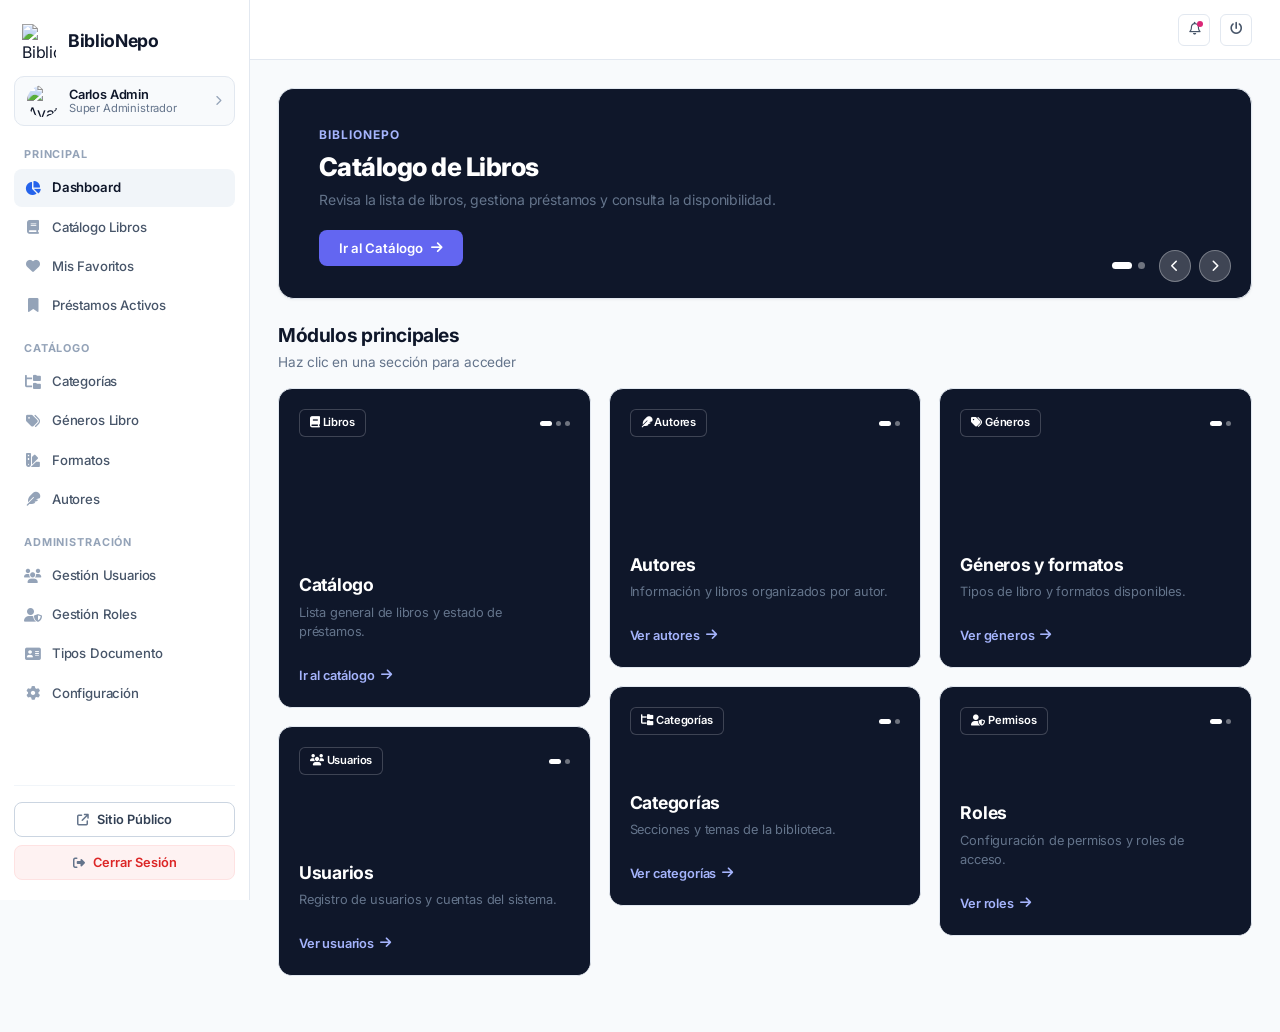
==== commit 910ad65e: "newwww day" ====
--- a/admin.html
+++ b/admin.html
@@ -6,20 +6,24 @@
   <title>BiblioNepo — Panel de Administración</title>
   
   <link rel="preconnect" href="https://fonts.googleapis.com">
+  <link rel="preconnect" href="https://fonts.gstatic.com" crossorigin>
   <link href="https://fonts.googleapis.com/css2?family=Plus+Jakarta+Sans:wght@400;500;600;700&display=swap" rel="stylesheet">
+  <link href="https://fonts.googleapis.com/css2?family=Inter:wght@300;400;500;600;700;800&display=swap" rel="stylesheet">
   <link rel="stylesheet" href="https://cdnjs.cloudflare.com/ajax/libs/font-awesome/6.4.0/css/all.min.css">
 
+  <!-- Estilos base y globales -->
   <link rel="stylesheet" href="./src/assets/styles/base/variables.css">
   <link rel="stylesheet" href="./src/assets/styles/base/global.css">
+  <link rel="stylesheet" href="./src/assets/styles/components/buttons.css">
+  <link rel="stylesheet" href="./src/assets/styles/components/card.css">
+
+  <!-- Estilos de módulos (con ./ corregido) -->
   <link rel="stylesheet" href="./src/features/admin/admin.css">
-  <link rel="stylesheet" href="/src/features/autors/authors.css">
-  <link rel="stylesheet" href="/src/features/books/books.css">
-  <link rel="stylesheet" href="/src/features/categories/categories.css">
-
-  <!-- Cargar fuente Inter -->
-<link rel="preconnect" href="https://fonts.googleapis.com">
-<link rel="preconnect" href="https://fonts.gstatic.com" crossorigin>
-<link href="https://fonts.googleapis.com/css2?family=Inter:wght@300;400;500;600;700;800&display=swap" rel="stylesheet">
+  <link rel="stylesheet" href="./src/features/autors/authors.css">
+  <link rel="stylesheet" href="./src/features/books/books.css">
+  <link rel="stylesheet" href="./src/features/categories/categories.css">
+  <link rel="stylesheet" href="./src/features/hero/hero.styles.css">
+  <link rel="stylesheet" href="./src/features/catalog/catalog.styles.css">
 </head>
 <body>
 
@@ -30,7 +34,6 @@
     <main class="main-content">
       
       <header class="top-header">
-        <!-- Barra de búsqueda general eliminada -->
         <div class="header-actions" style="margin-left: auto;">
           <button class="icon-btn" title="Notificaciones">
             <i class="fa-regular fa-bell"></i>
--- a/src/assets/styles/components/buttons.css
+++ b/src/assets/styles/components/buttons.css
@@ -0,0 +1,46 @@
+.btn {
+  padding: 11px 22px;
+  font-size: 0.88rem;
+  font-weight: 500;
+  border-radius: var(--radius);
+  border: 1px solid var(--ink);
+  transition: all .18s ease;
+  display: inline-block;
+  text-align: center;
+}
+
+.btn-fill {
+  background: var(--ink);
+  color: var(--cream);
+}
+
+.btn-fill:hover {
+  background: var(--ink-soft);
+}
+
+.btn-outline {
+  background: transparent;
+  color: var(--ink);
+}
+
+.btn-outline:hover {
+  background: var(--ink);
+  color: var(--cream);
+}
+
+.arrow-btn {
+  width: 42px;
+  height: 42px;
+  border-radius: 50%;
+  border: 1px solid var(--ink);
+  background: transparent;
+  display: flex;
+  align-items: center;
+  justify-content: center;
+  transition: background .18s ease, color .18s ease;
+}
+
+.arrow-btn:hover {
+  background: var(--ink);
+  color: var(--cream);
+}
--- a/src/assets/styles/components/card.css
+++ b/src/assets/styles/components/card.css
@@ -0,0 +1,104 @@
+.float-stat {
+  position: absolute;
+  left: 56px;
+  top: 56px;
+  background: var(--paper);
+  padding: 16px 20px;
+  border-radius: 2px;
+  box-shadow: 0 14px 30px rgba(20, 20, 10, 0.18);
+  max-width: 190px;
+}
+
+.float-stat .num {
+  font-family: 'Fraunces', serif;
+  font-size: 1.6rem;
+  color: var(--ink);
+}
+
+.float-stat .label {
+  font-size: 0.78rem;
+  color: var(--muted);
+  margin-top: 2px;
+}
+
+.laptop-mock {
+  position: absolute;
+  right: 64px;
+  bottom: 52px;
+  width: 420px;
+  filter: drop-shadow(0 24px 40px rgba(0, 0, 0, 0.35));
+}
+
+.laptop-screen {
+  background: #EFEAE0;
+  border-radius: 8px 8px 0 0;
+  padding: 14px 16px 40px;
+  border: 8px solid #1a1a1a;
+  border-bottom: none;
+}
+
+.laptop-screen .screen-topbar {
+  display: flex;
+  align-items: center;
+  justify-content: space-between;
+  margin-bottom: 10px;
+}
+
+.laptop-screen .screen-topbar .brand {
+  font-family: 'Fraunces', serif;
+  font-size: 0.72rem;
+  font-weight: 600;
+}
+
+.laptop-screen .screen-topbar .count {
+  font-size: 0.58rem;
+  color: var(--muted);
+}
+
+.laptop-screen h4 {
+  font-size: 0.72rem;
+  font-weight: 600;
+  margin-bottom: 8px;
+  font-family: 'Inter';
+}
+
+.mini-grid {
+  display: grid;
+  grid-template-columns: repeat(6, 1fr);
+  gap: 6px;
+}
+
+.mini-book {
+  aspect-ratio: 2/3;
+  border-radius: 2px;
+}
+
+.laptop-base {
+  height: 12px;
+  background: linear-gradient(#2a2a2a, #111);
+  border-radius: 0 0 10px 10px;
+}
+
+.laptop-base::after {
+  content: "";
+  display: block;
+  width: 70px;
+  height: 4px;
+  background: #444;
+  margin: 0 auto;
+  border-radius: 0 0 4px 4px;
+}
+
+@media (max-width: 900px) {
+  .laptop-mock {
+    width: 78%;
+    right: auto;
+    left: 50%;
+    transform: translateX(-50%);
+    bottom: 28px;
+  }
+  .float-stat {
+    left: 24px;
+    top: 24px;
+  }
+}
--- a/src/features/admin/admin.css
+++ b/src/features/admin/admin.css
@@ -857,4 +857,61 @@
   .app-layout { flex-direction: column; }
   .sidebar { width: 100%; height: auto; position: relative; }
   .carousel-slide { padding: 24px; }
+}/* ==========================================================================
+   ESTILOS FORZADOS PARA BOTONES DE TARJETAS (CATÁLOGO Y FAVORITOS)
+   ========================================================================== */
+
+/* Botón Secundario: Detalle */
+#admin-content-container .card-actions button:first-child,
+#admin-content-container .libro-card button:first-of-type,
+#admin-content-container .author-card button:first-of-type:not(.btn-favorite) {
+  flex: 1 !important;
+  padding: 8px 12px !important;
+  border-radius: 8px !important;
+  border: 1px solid #cbd5e1 !important;
+  background-color: #ffffff !important;
+  color: #334155 !important;
+  font-size: 0.825rem !important;
+  font-weight: 600 !important;
+  cursor: pointer !important;
+  display: inline-flex !important;
+  align-items: center !important;
+  justify-content: center !important;
+  gap: 6px !important;
+  transition: all 0.15s ease !important;
+  box-shadow: 0 1px 2px rgba(0,0,0,0.03) !important;
+}
+
+#admin-content-container .card-actions button:first-child:hover,
+#admin-content-container .libro-card button:first-of-type:hover {
+  background-color: #f8fafc !important;
+  border-color: #94a3b8 !important;
+  color: #0f172a !important;
+}
+
+/* Botón Principal: Préstamo (Azul) */
+#admin-content-container .card-actions button:last-child,
+#admin-content-container .libro-card button:last-of-type,
+#admin-content-container .author-card button:last-of-type:not(.btn-favorite) {
+  flex: 1 !important;
+  padding: 8px 12px !important;
+  border-radius: 8px !important;
+  border: none !important;
+  background-color: #2563eb !important;
+  color: #ffffff !important;
+  font-size: 0.825rem !important;
+  font-weight: 600 !important;
+  cursor: pointer !important;
+  display: inline-flex !important;
+  align-items: center !important;
+  justify-content: center !important;
+  gap: 6px !important;
+  transition: all 0.15s ease !important;
+  box-shadow: 0 2px 4px rgba(37, 99, 235, 0.2) !important;
+}
+
+#admin-content-container .card-actions button:last-child:hover,
+#admin-content-container .libro-card button:last-of-type:hover {
+  background-color: #1d4ed8 !important;
+  transform: translateY(-1px) !important;
 }
--- a/src/features/hero/hero.styles.css
+++ b/src/features/hero/hero.styles.css
@@ -0,0 +1,88 @@
+.hero {
+  display: grid;
+  grid-template-columns: minmax(320px, 34%) 1fr;
+  min-height: 640px;
+}
+
+.hero-copy {
+  background: var(--cream);
+  padding: 64px 56px 48px;
+  display: flex;
+  flex-direction: column;
+  justify-content: center;
+  position: relative;
+}
+
+.hero-eyebrow {
+  font-family: 'Fraunces', serif;
+  font-style: italic;
+  font-size: 1.05rem;
+  color: var(--wood);
+  margin-bottom: 22px;
+}
+
+.hero-copy h1 {
+  font-size: clamp(2.1rem, 3vw, 2.75rem);
+  color: var(--ink);
+  max-width: 420px;
+  transition: opacity .35s ease;
+}
+
+.hero-copy p.sub {
+  margin-top: 22px;
+  max-width: 380px;
+  color: var(--ink-soft);
+  font-size: 1rem;
+  line-height: 1.6;
+  transition: opacity .35s ease;
+}
+
+.hero-ctas {
+  display: flex;
+  gap: 14px;
+  margin-top: 34px;
+}
+
+.hero-nav-controls {
+  margin-top: 56px;
+  display: flex;
+  align-items: center;
+  gap: 18px;
+}
+
+.hero-dots {
+  display: flex;
+  gap: 8px;
+}
+
+.hero-dots span {
+  width: 7px;
+  height: 7px;
+  border-radius: 50%;
+  background: var(--line);
+  border: 1px solid var(--wood);
+  transition: background .2s ease;
+  cursor: pointer;
+}
+
+.hero-dots span.active {
+  background: var(--wood);
+}
+
+.hero-visual {
+  position: relative;
+  background-size: cover;
+  background-position: center;
+  background-image: linear-gradient(0deg, rgba(15,17,20,0.32), rgba(15,17,20,0.05) 45%), url('https://images.unsplash.com/photo-1481627834876-b7833e8f5570?q=80&w=1600&auto=format&fit=crop');
+  transition: background-image .5s ease;
+  overflow: hidden;
+}
+
+@media (max-width: 900px) {
+  .hero {
+    grid-template-columns: 1fr;
+  }
+  .hero-visual {
+    min-height: 420px;
+  }
+}
--- a/src/features/catalog/catalog.styles.css
+++ b/src/features/catalog/catalog.styles.css
@@ -0,0 +1,1225 @@
+/* --- CONTENEDOR DEL CATÁLOGO --- */
+.catalogo {
+  background: var(--paper);
+  padding-bottom: 3rem;
+}
+
+/* --- FILTROS Y BÚSQUEDA --- */
+.filter-tabs {
+  background: #ffffff;
+  border: 1px solid var(--line);
+  border-radius: 8px;
+  padding: 12px 16px;
+  margin-bottom: 24px;
+  box-shadow: 0 2px 8px rgba(0, 0, 0, 0.02);
+}
+
+.filter-bar-header {
+  display: flex;
+  align-items: center;
+  justify-content: space-between;
+  gap: 12px;
+  margin-bottom: 10px;
+  padding-bottom: 10px;
+  border-bottom: 1px solid var(--line);
+  flex-wrap: wrap;
+}
+
+.filter-title-group {
+  display: flex;
+  align-items: center;
+  gap: 8px;
+}
+
+.filter-label {
+  font-size: 0.75rem;
+  font-weight: 700;
+  letter-spacing: 0.06em;
+  color: var(--ink);
+}
+
+.filter-badge {
+  font-size: 0.68rem;
+  background: var(--cream-2, #f3f0e6);
+  color: var(--ink-soft, #666);
+  padding: 2px 8px;
+  border-radius: 10px;
+  font-weight: 500;
+}
+
+.search-inputs-group {
+  display: flex;
+  gap: 8px;
+  flex-wrap: wrap;
+}
+
+.search-box {
+  position: relative;
+  display: flex;
+  align-items: center;
+  width: 170px;
+}
+
+.search-icon {
+  position: absolute;
+  left: 9px;
+  color: var(--ink-soft);
+  pointer-events: none;
+}
+
+.search-box input,
+.search-box.select-box select {
+  width: 100%;
+  padding: 4px 10px 4px 28px;
+  border: 1px solid var(--line);
+  border-radius: 14px;
+  font-size: 0.75rem;
+  background: var(--paper, #fafafa);
+  color: var(--ink);
+  outline: none;
+  transition: all 0.2s ease;
+}
+
+.search-box.select-box select {
+  cursor: pointer;
+  appearance: none;
+  -webkit-appearance: none;
+}
+
+.search-box input:focus,
+.search-box.select-box select:focus {
+  background: #ffffff;
+  border-color: var(--ink);
+  box-shadow: 0 0 0 2px rgba(28, 37, 54, 0.08);
+}
+
+/* PESTAÑAS / CHIPS SLIM */
+.filter-chips-slim {
+  display: flex;
+  gap: 6px;
+  overflow-x: auto;
+  padding-bottom: 2px;
+  scrollbar-width: thin;
+}
+
+.filter-chips-slim::-webkit-scrollbar {
+  height: 3px;
+}
+
+.filter-chips-slim::-webkit-scrollbar-thumb {
+  background: var(--line);
+  border-radius: 3px;
+}
+
+.filter-chips-slim button {
+  padding: 4px 12px;
+  border: 1px solid transparent;
+  background: transparent;
+  border-radius: 12px;
+  font-size: 0.7rem;
+  font-weight: 600;
+  letter-spacing: 0.03em;
+  color: var(--ink-soft, #555);
+  white-space: nowrap;
+  cursor: pointer;
+  transition: all 0.15s ease;
+}
+
+.filter-chips-slim button:hover {
+  background: var(--paper, #f4f4f4);
+  color: var(--ink);
+}
+
+.filter-chips-slim button.active {
+  background: var(--ink, #1C2536);
+  color: #ffffff;
+  border-color: var(--ink, #1C2536);
+}
+
+
+/* --- GRID DE TARJETAS --- */
+.book-grid {
+  display: grid;
+  grid-template-columns: repeat(auto-fill, minmax(200px, 1fr));
+  gap: 28px;
+}
+
+
+/* --- TARJETA MINIMALISTA Y ELEGANTE --- */
+.book-card {
+  background: #ffffff;
+  border-radius: 12px;
+  overflow: hidden;
+  border: 1px solid rgba(0, 0, 0, 0.04);
+  box-shadow: 0 4px 20px rgba(0, 0, 0, 0.03);
+  padding: 0;
+  display: flex;
+  flex-direction: column;
+  transition: transform 0.25s ease, box-shadow 0.25s ease;
+  cursor: pointer;
+  position: relative;
+}
+
+.book-card:hover {
+  transform: translateY(-4px);
+  box-shadow: 0 12px 30px rgba(0, 0, 0, 0.08);
+  border-color: rgba(0, 0, 0, 0.08);
+}
+
+
+/* --- MARCO / FONDO COLOREADO DE LA PORTADA --- */
+.book-cover {
+  width: auto !important;
+  aspect-ratio: 2 / 3 !important;
+  border-radius: 8px 8px 0 0 !important;
+  margin: 8px 8px 0 8px !important;
+  position: relative !important;
+  overflow: hidden !important;
+  padding: 16px !important;
+  display: flex !important;
+  align-items: center !important;
+  justify-content: center !important;
+  box-shadow: inset 0 0 0 1px rgba(255, 255, 255, 0.1) !important;
+}
+
+.book-cover::before {
+  content: '';
+  position: absolute;
+  inset: 0;
+  background: linear-gradient(135deg, rgba(255, 255, 255, 0.12) 0%, rgba(0, 0, 0, 0.18) 100%);
+  pointer-events: none;
+  z-index: 2;
+}
+
+
+/* --- IMAGEN TIPO LIBRO SOBRE EL MARCO --- */
+.book-cover-img {
+  width: 85% !important;
+  height: 90% !important;
+  object-fit: cover !important;
+  object-position: center center !important;
+  border-radius: 4px !important;
+  box-shadow: 0 6px 16px rgba(0, 0, 0, 0.25) !important;
+  position: relative !important;
+  z-index: 1 !important;
+  transition: transform 0.25s ease, box-shadow 0.25s ease !important;
+  margin: auto !important;
+}
+
+.book-card:hover .book-cover-img {
+  transform: scale(1.02) translateY(-2px);
+  box-shadow: 0 10px 20px rgba(0, 0, 0, 0.35);
+}
+
+
+/* --- PORTADA SIN IMAGEN (FALLBACK) --- */
+.book-cover-fallback {
+  width: 100%;
+  height: 100%;
+  padding: 16px;
+  display: flex;
+  flex-direction: column;
+  justify-content: space-between;
+  border-radius: 4px;
+  background: rgba(0, 0, 0, 0.2);
+  box-shadow: 0 6px 16px rgba(0, 0, 0, 0.2);
+  position: relative;
+  z-index: 1;
+}
+
+.book-cover-fallback .fallback-title {
+  font-family: 'Fraunces', serif;
+  font-size: 0.95rem;
+  color: #ffffff;
+  line-height: 1.3;
+  text-shadow: 0 1px 3px rgba(0, 0, 0, 0.5);
+}
+
+
+/* --- ETIQUETA FORMATO (PILL MINIMALISTA) --- */
+.badge-format {
+  position: absolute;
+  top: 14px;
+  right: 14px;
+  background: rgba(0, 0, 0, 0.4);
+  backdrop-filter: blur(4px);
+  color: #ffffff;
+  font-size: 0.65rem;
+  font-weight: 600;
+  text-transform: uppercase;
+  letter-spacing: 0.05em;
+  padding: 3px 8px;
+  border-radius: 20px;
+  z-index: 3;
+}
+
+
+/* --- METADATOS Y TEXTOS --- */
+.book-meta {
+  padding: 14px 16px 16px 16px;
+  display: flex;
+  flex-direction: column;
+  gap: 4px;
+  background: #ffffff;
+}
+
+.book-meta .title {
+  font-family: 'Fraunces', serif;
+  font-size: 0.95rem;
+  font-weight: 700;
+  color: #111827;
+  line-height: 1.3;
+  display: -webkit-box;
+  -webkit-line-clamp: 2;
+  -webkit-box-orient: vertical;
+  overflow: hidden;
+}
+
+.book-meta .subtitle {
+  font-size: 0.78rem;
+  color: #4b5563;
+  line-height: 1.3;
+  display: -webkit-box;
+  -webkit-line-clamp: 1;
+  -webkit-box-orient: vertical;
+  overflow: hidden;
+}
+
+.book-meta .author {
+  font-size: 0.78rem;
+  color: #6b7280;
+  font-weight: 500;
+  margin-top: 2px;
+  white-space: nowrap;
+  overflow: hidden;
+  text-overflow: ellipsis;
+}
+
+.book-meta .footer-info {
+  margin-top: 6px;
+  padding-top: 6px;
+  border-top: none; 
+  font-size: 0.74rem;
+  color: #9ca3af;
+  display: flex;
+  justify-content: space-between;
+  align-items: center;
+}
+
+
+/* --- BOTÓN DE FAVORITOS --- */
+.btn-favorite {
+  position: absolute;
+  top: 10px;
+  left: 10px;
+  z-index: 10;
+  background: rgba(255, 255, 255, 0.85);
+  border: none;
+  border-radius: 50%;
+  width: 32px;
+  height: 32px;
+  display: flex;
+  align-items: center;
+  justify-content: center;
+  cursor: pointer;
+  transition: all 0.2s ease;
+  box-shadow: 0 2px 5px rgba(0, 0, 0, 0.15);
+}
+
+.btn-favorite:hover {
+  background: #ffffff;
+  transform: scale(1.1);
+}
+
+.btn-favorite .heart-icon {
+  stroke: #4b5563;
+  fill: transparent;
+  transition: all 0.2s ease;
+}
+
+.btn-favorite.is-favorite .heart-icon {
+  stroke: #ef4444;
+  fill: #ef4444;
+}
+
+.btn-favorite:active {
+  transform: scale(0.95);
+}
+
+
+/* --- BANNER CTA --- */
+.catalog-cta-banner {
+  display: flex;
+  justify-content: space-between;
+  align-items: center;
+  gap: 2rem;
+  padding: 2rem 2.5rem;
+  margin-top: 3.5rem;
+  margin-bottom: 1rem;
+  background: #ffffff;
+  border: 1px solid #eaecf0;
+  border-radius: 16px;
+  box-shadow: 0 4px 20px -2px rgba(16, 24, 40, 0.05);
+  box-sizing: border-box;
+}
+
+.cta-info h3 {
+  font-family: 'Fraunces', serif;
+  font-size: 1.5rem;
+  font-weight: 600;
+  color: #101828;
+  margin: 0 0 0.35rem 0;
+  letter-spacing: -0.01em;
+}
+
+.cta-info p {
+  font-family: 'Inter', sans-serif;
+  font-size: 0.925rem;
+  color: #667085;
+  margin: 0;
+  line-height: 1.4;
+}
+
+.btn-cta-catalog {
+  display: inline-flex;
+  align-items: center;
+  gap: 0.625rem;
+  padding: 0.8rem 1.5rem;
+  background-color: #1c2536;
+  color: #ffffff;
+  border-radius: 10px;
+  font-family: 'Inter', sans-serif;
+  font-size: 0.9rem;
+  font-weight: 600;
+  text-decoration: none;
+  white-space: nowrap;
+  transition: background-color 0.2s ease, transform 0.15s ease, box-shadow 0.2s ease;
+}
+
+.btn-cta-catalog:hover {
+  background-color: #2e3b52;
+  transform: translateY(-2px);
+  box-shadow: 0 4px 12px rgba(28, 37, 54, 0.25);
+}
+
+.btn-cta-catalog svg {
+  transition: transform 0.2s ease;
+}
+
+.btn-cta-catalog:hover svg {
+  transform: translateX(4px);
+}
+
+
+/* --- MODAL DETALLE DE LIBRO --- */
+.book-modal-overlay {
+  position: fixed;
+  top: 0;
+  left: 0;
+  width: 100%;
+  height: 100%;
+  background: rgba(27, 38, 59, 0.45);
+  backdrop-filter: blur(6px);
+  display: none;
+  justify-content: center;
+  align-items: center;
+  z-index: 1000;
+  padding: 20px;
+  animation: fadeIn 0.25s ease-out;
+}
+
+.book-modal-content {
+  background: var(--paper, #fff);
+  border-radius: 16px;
+  max-width: 750px;
+  width: 100%;
+  padding: 30px;
+  position: relative;
+  box-shadow: 0 20px 25px -5px rgba(0, 0, 0, 0.1), 0 10px 10px -5px rgba(0, 0, 0, 0.04);
+  max-height: 90vh;
+  overflow-y: auto;
+}
+
+.modal-close-btn {
+  position: absolute;
+  top: 15px;
+  right: 20px;
+  background: #f3f4f6;
+  border: none;
+  width: 34px;
+  height: 34px;
+  border-radius: 50%;
+  font-size: 1.3rem;
+  cursor: pointer;
+  color: var(--muted, #4b5563);
+  display: flex;
+  align-items: center;
+  justify-content: center;
+  transition: background 0.2s, color 0.2s;
+  z-index: 10;
+}
+
+.modal-close-btn:hover {
+  background: #e5e7eb;
+  color: #111827;
+}
+
+.modal-grid {
+  display: grid;
+  grid-template-columns: 220px 1fr;
+  gap: 24px;
+  align-items: start;
+}
+
+.modal-cover-container {
+  position: relative;
+  display: flex;
+  flex-direction: column;
+  gap: 10px;
+}
+
+.modal-cover-container .badge-format {
+  align-self: center;
+  background: #f3f4f6;
+  color: #374151;
+  font-size: 0.75rem;
+  font-weight: 600;
+  padding: 4px 12px;
+  border-radius: 6px;
+  letter-spacing: 0.05em;
+  text-transform: uppercase;
+}
+
+.modal-info .badge-format {
+  display: none;
+}
+
+.modal-cover {
+  width: 100%;
+  height: 280px;
+  object-fit: cover;
+  border-radius: 8px;
+  box-shadow: 0 4px 6px rgba(0, 0, 0, 0.1);
+}
+
+.modal-cover-fallback {
+  width: 100%;
+  height: 280px;
+  background: #f3f4f6;
+  border-radius: 8px;
+  display: flex;
+  align-items: center;
+  justify-content: center;
+  color: #4b5563;
+  font-weight: 600;
+  text-align: center;
+  padding: 10px;
+}
+
+.modal-info {
+  display: flex;
+  flex-direction: column;
+  padding-right: 30px;
+}
+
+.modal-info h2 {
+  margin: 0 0 4px 0;
+  font-family: 'Fraunces', serif;
+  font-size: 1.5rem;
+  color: #111827;
+  line-height: 1.2;
+}
+
+.modal-info h3 {
+  font-size: 0.95rem;
+  color: var(--muted, #6b7280);
+  margin-bottom: 14px;
+  font-weight: normal;
+}
+
+.modal-info p {
+  margin: 6px 0;
+  font-size: 0.92rem;
+  line-height: 1.5;
+  color: #374151;
+}
+
+.modal-description {
+  margin-top: 14px;
+  padding-top: 14px;
+  border-top: 1px solid var(--line, #e5e7eb);
+}
+
+
+/* --- MODAL AUTH (LOGIN / REGISTRO) --- */
+:root {
+  --bg-cream: #f4efe6;
+  --bg-white: #ffffff;
+  --text-dark: #1e2530;
+  --text-muted: #64748b;
+  --color-bordo: #5a2228;
+  --color-azul-oscuro: #1b263b;
+  --color-mostaza: #c18c3d;
+  --color-azul-acero: #3d6375;
+  --color-linea: #e2d9cc;
+}
+
+.auth-modal-content {
+  display: flex;
+  width: 900px;
+  max-width: 100%;
+  max-height: 85vh;
+  background: var(--bg-cream);
+  color: var(--text-dark);
+  border-radius: 20px;
+  overflow: hidden;
+  box-shadow: 0 25px 50px -12px rgba(27, 38, 59, 0.25);
+  border: 1px solid rgba(193, 140, 61, 0.2);
+  position: relative;
+  animation: slideUp 0.3s cubic-bezier(0.16, 1, 0.3, 1);
+}
+
+@media(min-width: 768px) {
+  .auth-modal-content {
+    flex-direction: row;
+    min-height: 520px;
+  }
+}
+
+.auth-visual-panel {
+  flex: 0.9;
+  background: var(--color-azul-oscuro);
+  color: var(--bg-cream);
+  padding: 40px;
+  display: flex;
+  flex-direction: column;
+  justify-content: center;
+  align-items: center;
+  text-align: center;
+  position: relative;
+  transition: background 0.4s ease;
+}
+
+.auth-visual-panel.register-mode {
+  background: var(--color-bordo);
+}
+
+.visual-state {
+  position: absolute;
+  display: flex;
+  flex-direction: column;
+  align-items: center;
+  transition: all 0.4s ease;
+  opacity: 0;
+  transform: translateY(15px);
+  pointer-events: none;
+  width: 80%;
+}
+
+.visual-state.active {
+  opacity: 1;
+  transform: translateY(0);
+  pointer-events: auto;
+  position: relative;
+  display: flex;
+}
+
+/* Animación Libro (Login) */
+.dynamic-book {
+  position: relative;
+  width: 100px;
+  height: 140px;
+  perspective: 1000px;
+  transform-style: preserve-3d;
+  animation: floatBook 3s ease-in-out infinite;
+  margin-bottom: 25px;
+}
+.book-back, .book-front {
+  position: absolute;
+  width: 100%;
+  height: 100%;
+  background: #0f172a;
+  border-radius: 4px 10px 10px 4px;
+}
+.book-front {
+  transform: translateZ(15px);
+  z-index: 10;
+  border: 1px solid rgba(255,255,255,0.1);
+}
+.book-page {
+  position: absolute;
+  width: 94%;
+  height: 94%;
+  top: 3%;
+  left: 3%;
+  background: #ffffff;
+  border-radius: 2px 8px 8px 2px;
+  transform-origin: left;
+  border: 1px solid #e2e8f0;
+}
+.page-1 { animation: flipPage 3s infinite ease-in-out; }
+.page-2 { animation: flipPage 3s infinite ease-in-out 0.4s; }
+.page-3 { animation: flipPage 3s infinite ease-in-out 0.8s; }
+
+/* Animación Carnet (Registro) */
+.dynamic-card {
+  position: relative;
+  width: 140px;
+  height: 90px;
+  background: rgba(255, 255, 255, 0.95);
+  border-radius: 10px;
+  box-shadow: 0 10px 25px rgba(0,0,0,0.2);
+  animation: floatCard 3.5s ease-in-out infinite;
+  margin-bottom: 25px;
+  display: flex;
+  flex-direction: column;
+  padding: 15px;
+  box-sizing: border-box;
+}
+.card-chip { width: 28px; height: 20px; background: #fbbf24; border-radius: 4px; margin-bottom: 12px; }
+.card-line { height: 6px; background: #cbd5e1; border-radius: 3px; margin-bottom: 8px; width: 100%; }
+.card-line.short { width: 50%; }
+
+@keyframes floatBook {
+  0%, 100% { transform: translateY(0) rotateX(15deg) rotateY(-15deg); }
+  50% { transform: translateY(-15px) rotateX(20deg) rotateY(-10deg); }
+}
+@keyframes flipPage {
+  0%, 10% { transform: rotateY(0deg) translateZ(2px); }
+  50%, 100% { transform: rotateY(-160deg) translateZ(12px); background: #f8fafc; }
+}
+@keyframes floatCard {
+  0%, 100% { transform: translateY(0) rotate(-3deg); }
+  50% { transform: translateY(-12px) rotate(3deg); }
+}
+
+/* Panel Formulario Auth */
+.auth-form-panel {
+  flex: 1.2;
+  padding: 35px;
+  background: var(--bg-cream);
+  position: relative;
+  overflow-y: auto;
+}
+
+.auth-modal-close {
+  position: absolute;
+  top: 20px;
+  right: 20px;
+  background: rgba(0, 0, 0, 0.04);
+  border: none;
+  width: 32px;
+  height: 32px;
+  border-radius: 50%;
+  font-size: 1.2rem;
+  display: flex;
+  align-items: center;
+  justify-content: center;
+  cursor: pointer;
+  color: var(--text-dark);
+  transition: all 0.2s;
+  z-index: 10;
+}
+
+.auth-modal-close:hover {
+  background: var(--color-bordo);
+  color: #fff;
+}
+
+.auth-tabs {
+  display: inline-flex;
+  background: #e9e2d5;
+  padding: 4px;
+  border-radius: 10px;
+  margin-bottom: 25px;
+  gap: 4px;
+}
+
+.auth-tab-btn {
+  background: transparent;
+  border: none;
+  font-size: 0.9rem;
+  font-weight: 600;
+  color: var(--text-muted);
+  cursor: pointer;
+  padding: 8px 18px;
+  border-radius: 8px;
+  transition: all 0.25s ease;
+}
+
+.auth-tab-btn.active {
+  background: var(--bg-white);
+  color: var(--text-dark);
+  box-shadow: 0 2px 8px rgba(0, 0, 0, 0.06);
+}
+
+.auth-form label {
+  display: block;
+  font-size: 0.8rem;
+  font-weight: 700;
+  color: var(--text-dark);
+  margin-bottom: 5px;
+  margin-top: 12px;
+  text-transform: uppercase;
+  letter-spacing: 0.5px;
+}
+
+.auth-form input[type="text"],
+.auth-form input[type="email"],
+.auth-form input[type="password"],
+.auth-form input[type="date"],
+.form-select-responsive {
+  width: 100%;
+  padding: 11px 14px;
+  border: 1.5px solid var(--color-linea);
+  border-radius: 10px;
+  background: var(--bg-white);
+  color: var(--text-dark);
+  font-size: 0.95rem;
+  outline: none;
+  transition: all 0.2s ease;
+  box-sizing: border-box;
+  font-family: inherit;
+}
+
+.auth-form input:focus, 
+.form-select-responsive:focus {
+  border-color: var(--color-mostaza);
+  box-shadow: 0 0 0 3px rgba(193, 140, 61, 0.12);
+  background: #fff;
+}
+
+.auth-submit-btn {
+  width: 100%;
+  padding: 13px;
+  background: var(--color-azul-oscuro);
+  color: var(--bg-cream);
+  border: none;
+  border-radius: 10px;
+  font-weight: 600;
+  font-size: 0.95rem;
+  cursor: pointer;
+  margin-top: 25px;
+  transition: background 0.2s, transform 0.1s;
+}
+
+.auth-submit-btn:hover {
+  background: var(--color-azul-acero);
+}
+
+.auth-submit-btn:active {
+  transform: scale(0.98);
+}
+
+.register-btn {
+  background: var(--color-bordo) !important;
+}
+
+.register-btn:hover {
+  background: #491a20 !important;
+}
+
+/* Scroll interno del formulario de registro */
+.register-scroll-area {
+  max-height: 360px;
+  overflow-y: auto;
+  padding-right: 6px;
+}
+
+.register-scroll-area::-webkit-scrollbar {
+  width: 6px;
+}
+
+.register-scroll-area::-webkit-scrollbar-thumb {
+  background: #d4cebe;
+  border-radius: 4px;
+}
+
+.form-grid-responsive {
+  display: grid;
+  grid-template-columns: 1fr 1fr;
+  gap: 12px;
+  margin-bottom: 4px;
+}
+
+.form-select-responsive {
+  appearance: none;
+  background-image: url("data:image/svg+xml;charset=UTF-8,%3csvg xmlns='http://www.w3.org/2000/svg' viewBox='0 0 24 24' fill='none' stroke='%231e2530' stroke-width='2' stroke-linecap='round' stroke-linejoin='round'%3e%3cpolyline points='6 9 12 15 18 9'%3e%3c/polyline%3e%3c/svg%3e");
+  background-repeat: no-repeat;
+  background-position: right 12px center;
+  background-size: 16px;
+  padding-right: 36px;
+}
+
+/* Contenedor del Avatar Pro */
+.avatar-upload-container {
+  display: flex;
+  align-items: center;
+  gap: 15px;
+  background: var(--bg-white, #ffffff);
+  padding: 10px 14px;
+  border-radius: 12px;
+  border: 1.5px dashed var(--color-linea, #cbd5e1);
+  margin-top: 12px;
+  margin-bottom: 15px;
+  transition: border-color 0.2s;
+}
+
+.avatar-upload-container:hover {
+  border-color: var(--color-mostaza, #0d9488);
+}
+
+.avatar-preview-wrapper {
+  position: relative;
+  width: 50px;
+  height: 50px;
+  border-radius: 50%;
+  overflow: hidden;
+  background: #e2e8f0;
+  flex-shrink: 0;
+  box-shadow: 0 2px 4px rgba(0,0,0,0.1);
+}
+
+.avatar-preview-img {
+  width: 100%;
+  height: 100%;
+  object-fit: cover;
+}
+
+.avatar-placeholder-icon {
+  width: 100%;
+  height: 100%;
+  display: flex;
+  align-items: center;
+  justify-content: center;
+  color: #64748b;
+  font-size: 1.2rem;
+}
+
+.avatar-upload-info {
+  display: flex;
+  flex-direction: column;
+  overflow: hidden;
+}
+
+.avatar-upload-label {
+  font-size: 0.85rem;
+  font-weight: 600;
+  color: var(--text-dark, #334155);
+  cursor: pointer;
+  margin-bottom: 2px;
+}
+
+.avatar-upload-label:hover {
+  color: var(--color-mostaza);
+}
+
+.avatar-file-name {
+  font-size: 0.75rem;
+  color: #64748b;
+  white-space: nowrap;
+  overflow: hidden;
+  text-overflow: ellipsis;
+}
+
+.input-file-hidden {
+  display: none;
+}
+
+/* Página de autenticación independiente si aplica */
+.auth-page-container {
+  min-height: 100vh;
+  display: flex;
+  align-items: center;
+  justify-content: center;
+  background: var(--bg-main, #f8fafc);
+  padding: 40px 20px;
+}
+
+.auth-full-content {
+  display: grid;
+  grid-template-columns: 1fr 1.2fr;
+  width: 100%;
+  max-width: 1100px;
+  background: var(--surface, #ffffff);
+  border-radius: 20px;
+  box-shadow: 0 20px 40px rgba(0, 0, 0, 0.08);
+  overflow: hidden;
+  border: 1px solid var(--line, #e2e8f0);
+}
+
+
+/* --- ANIMACIONES GENERALES --- */
+@keyframes fadeIn {
+  from { opacity: 0; }
+  to { opacity: 1; }
+}
+
+@keyframes slideUp {
+  from { transform: translateY(20px); opacity: 0; }
+  to { transform: translateY(0); opacity: 1; }
+}
+
+
+/* --- RESPONSIVE DESIGN GENERAL --- */
+@media (max-width: 900px) {
+  .auth-full-content {
+    grid-template-columns: 1fr;
+  }
+}
+
+@media (max-width: 768px) {
+  .catalog-cta-banner {
+    flex-direction: column;
+    align-items: flex-start;
+    padding: 1.5rem;
+    gap: 1.25rem;
+    margin-top: 2rem;
+  }
+
+  .btn-cta-catalog {
+    width: 100%;
+    justify-content: center;
+  }
+
+  .book-modal-overlay {
+    padding: 10px;
+  }
+  
+  .auth-modal-content {
+    width: 100% !important;
+    max-height: 92vh !important;
+    flex-direction: column !important;
+    border-radius: 14px;
+  }
+  
+  .auth-visual-panel {
+    display: none !important;
+  }
+  
+  .auth-form-panel {
+    padding: 24px 18px !important;
+    width: 100% !important;
+    max-height: none !important;
+  }
+  
+  .form-grid-responsive {
+    grid-template-columns: 1fr !important;
+    gap: 4px !important;
+  }
+  
+  .register-scroll-area {
+    max-height: none !important;
+    overflow-y: visible !important;
+    padding-right: 0 !important;
+  }
+}
+
+@media (max-width: 640px) {
+  .filter-tabs {
+    padding: 10px 12px;
+    margin-bottom: 20px;
+  }
+
+  .filter-bar-header {
+    flex-direction: column;
+    align-items: stretch;
+    gap: 10px;
+  }
+
+  .search-inputs-group {
+    flex-direction: column;
+    width: 100%;
+    gap: 8px;
+  }
+
+  .search-box, 
+  .search-box.select-box select,
+  .search-box input {
+    width: 100% !important;
+    min-width: 100% !important;
+  }
+
+  .book-grid {
+    grid-template-columns: repeat(auto-fill, minmax(140px, 1fr));
+    gap: 14px;
+  }
+
+  .book-meta .title {
+    font-size: 0.9rem;
+  }
+
+  .book-meta .author, 
+  .book-meta .subtitle {
+    font-size: 0.72rem;
+  }
+
+  .book-modal-overlay {
+    padding: 10px;
+    align-items: flex-end;
+  }
+
+  .book-modal-content {
+    max-height: 95vh;
+    padding: 20px 16px;
+    border-bottom-left-radius: 0;
+    border-bottom-right-radius: 0;
+  }
+
+  .modal-grid {
+    grid-template-columns: 1fr;
+    gap: 16px;
+  }
+
+  .modal-cover, 
+  .modal-cover-fallback {
+    height: 200px;
+  }
+
+  .modal-info {
+    padding-right: 0;
+  }
+
+  .modal-info h2 {
+    font-size: 1.25rem;
+  }
+
+  .catalog-cta-banner {
+    padding: 1.25rem;
+    margin-top: 2rem;
+    gap: 1rem;
+    text-align: center;
+    flex-direction: column;
+    align-items: center;
+  }
+
+  .cta-info h3 {
+    font-size: 1.25rem;
+  }
+
+  .btn-cta-catalog {
+    width: 100%;
+    justify-content: center;
+  }
+}/* --- CONTENEDOR CON MARCO DE COLOR DELGADO Y SIMÉTRICO --- */
+.book-cover {
+  width: 100% !important;
+  aspect-ratio: 3 / 4 !important; /* Mantiene la proporción clásica y simétrica de libro */
+  margin: 0 !important;
+  border-radius: 8px !important; /* Esquinas suaves para el marco externo */
+  position: relative !important;
+  overflow: hidden !important;
+  
+  /* PADDING SIMÉTRICO Y DELGADO: ajusta 8px si lo quieres un toque más o menos visible */
+  padding: 8px !important; 
+  
+  display: flex !important;
+  align-items: center !important;
+  justify-content: center !important;
+  
+  /* Borde fino para darle acabado pulido sobre el color */
+  border: 1px solid rgba(0, 0, 0, 0.08) !important;
+  box-shadow: inset 0 0 0 1px rgba(255, 255, 255, 0.15) !important;
+}
+
+/* Eliminamos sombras o gradientes globales que ensucien los colores */
+.book-cover::before {
+  display: none !important;
+}
+
+/* --- IMAGEN CENTRADA DENTRO DEL MARCO DE COLOR --- */
+.book-cover-img {
+  width: 100% !important;
+  height: 100% !important;
+  object-fit: cover !important;
+  object-position: center center !important;
+  border-radius: 4px !important; /* Curvatura interna muy suave */
+  
+  /* Sombra sutil interna para dar profundidad sobre el marco de color */
+  box-shadow: 0 2px 8px rgba(0, 0, 0, 0.18) !important; 
+  
+  position: relative !important;
+  z-index: 1 !important;
+  transition: transform 0.25s ease, box-shadow 0.25s ease !important;
+  margin: auto !important;
+}
+
+.book-card:hover .book-cover-img {
+  transform: scale(1.02);
+  box-shadow: 0 4px 14px rgba(0, 0, 0, 0.25) !important;
+}/* --- ZONA DE TEXTO / METADATOS (DISEÑO EDITORIAL COMPACTO) --- */
+.book-meta {
+  padding: 12px 14px 14px 14px !important;
+  display: flex !important;
+  flex-direction: column !important;
+  flex-grow: 1 !important;
+  justify-content: space-between !important;
+  background: #ffffff !important;
+  gap: 8px !important;
+}
+
+.book-meta .book-text-group {
+  display: flex !important;
+  flex-direction: column !important;
+  gap: 3px !important;
+}
+
+/* TÍTULO: Elegante, profundo y con transición sutil */
+.book-meta .title {
+  font-family: 'Fraunces', serif !important;
+  font-size: 0.98rem !important;
+  font-weight: 700 !important;
+  color: #090d16 !important;
+  line-height: 1.25 !important;
+  letter-spacing: -0.015em !important;
+  display: -webkit-box !important;
+  -webkit-line-clamp: 2 !important;
+  -webkit-box-orient: vertical !important;
+  overflow: hidden !important;
+  transition: color 0.2s ease !important;
+}
+
+.book-card:hover .book-meta .title {
+  color: #0284c7 !important; /* Destello de diseño al pasar el cursor */
+}
+
+/* SUBTÍTULO: Lectura nítida y equilibrada */
+.book-meta .subtitle {
+  font-family: 'Inter', sans-serif !important;
+  font-size: 0.74rem !important;
+  color: #334155 !important;
+  font-weight: 450 !important;
+  line-height: 1.35 !important;
+  display: -webkit-box !important;
+  -webkit-line-clamp: 1 !important;
+  -webkit-box-orient: vertical !important;
+  overflow: hidden !important;
+}
+
+/* AUTOR: Presencia fuerte, oscura y definida */
+.book-meta .author {
+  font-family: 'Inter', sans-serif !important;
+  font-size: 0.72rem !important;
+  color: #1e293b !important;
+  font-weight: 600 !important;
+  margin-top: 1px !important;
+  white-space: nowrap !important;
+  overflow: hidden !important;
+  text-overflow: ellipsis !important;
+}
+
+/* PIE DE TARJETA: Limpio, minimalista y ordenado */
+.book-meta .footer-info {
+  margin-top: 2px !important;
+  padding-top: 8px !important;
+  border-top: 1px solid #f1f5f9 !important;
+  font-family: 'Inter', sans-serif !important;
+  font-size: 0.67rem !important;
+  color: #475569 !important;
+  display: flex !important;
+  justify-content: space-between !important;
+  align-items: center !important;
+  letter-spacing: 0.04em !important;
+  text-transform: uppercase !important;
+  font-weight: 700 !important;
+}
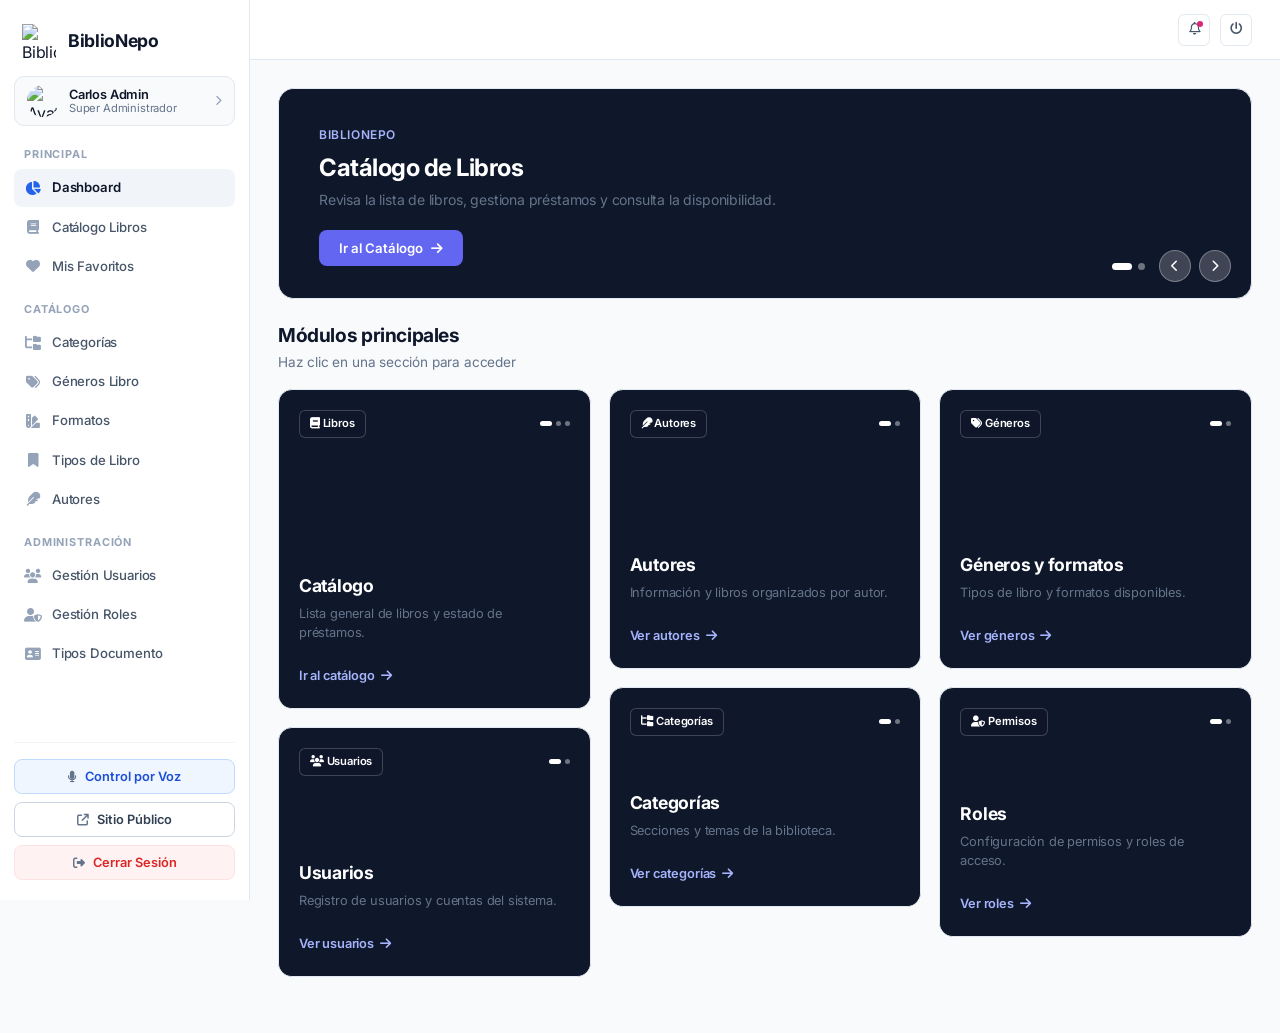
==== commit 30a1dca9: "cambios 4/nov" ====
--- a/admin.html
+++ b/admin.html
@@ -24,6 +24,7 @@
   <link rel="stylesheet" href="./src/features/categories/categories.css">
   <link rel="stylesheet" href="./src/features/hero/hero.styles.css">
   <link rel="stylesheet" href="./src/features/catalog/catalog.styles.css">
+<link rel="stylesheet" href="src/features/book-types/book-types.css">
 </head>
 <body>
 
--- a/src/features/admin/admin.css
+++ b/src/features/admin/admin.css
@@ -914,4 +914,56 @@
 #admin-content-container .libro-card button:last-of-type:hover {
   background-color: #1d4ed8 !important;
   transform: translateY(-1px) !important;
+}/* ==========================================================================
+   ESTILOS PARA CONTROL POR VOZ (A11Y)
+   ========================================================================== */
+.btn-voice-nav {
+  background-color: #eff6ff !important;
+  border-color: #bfdbfe !important;
+  color: #1d4ed8 !important;
+  transition: all 0.3s ease !important;
+}
+
+.btn-voice-nav:hover {
+  background-color: #dbeafe !important;
+}
+
+.btn-voice-nav.listening {
+  background-color: #fee2e2 !important;
+  border-color: #fca5a5 !important;
+  color: #dc2626 !important;
+  animation: pulse-mic 1.5s infinite;
+}
+
+@keyframes pulse-mic {
+  0% { box-shadow: 0 0 0 0 rgba(220, 38, 38, 0.4); }
+  70% { box-shadow: 0 0 0 6px rgba(220, 38, 38, 0); }
+  100% { box-shadow: 0 0 0 0 rgba(220, 38, 38, 0); }
+}
+
+/* Mensaje Toast para retroalimentación de voz */
+.voice-toast {
+  visibility: hidden;
+  min-width: 250px;
+  background-color: #1e293b;
+  color: #fff;
+  text-align: center;
+  border-radius: 8px;
+  padding: 12px 16px;
+  position: fixed;
+  z-index: 9999;
+  left: 50%;
+  bottom: 30px;
+  transform: translateX(-50%);
+  font-size: 0.9rem;
+  font-weight: 500;
+  box-shadow: 0 4px 6px -1px rgba(0, 0, 0, 0.1);
+  opacity: 0;
+  transition: opacity 0.3s, bottom 0.3s;
+}
+
+.voice-toast.show {
+  visibility: visible;
+  opacity: 1;
+  bottom: 50px;
 }
--- a/src/features/books/books.css
+++ b/src/features/books/books.css
@@ -1,301 +1,123 @@
-:root {
-  --primary-color: #6366f1;
-  --primary-hover: #4f46e5;
-  --bg-main: #f8fafc;
-  --bg-card: #ffffff;
-  --text-main: #0f172a;
-  --text-muted: #64748b;
-  --border-color: #e2e8f0;
-  --shadow-sm: 0 1px 3px rgba(0, 0, 0, 0.05);
-  --shadow-md: 0 10px 25px -5px rgba(0, 0, 0, 0.1), 0 8px 10px -6px rgba(0, 0, 0, 0.1);
-  --radius-lg: 16px;
-  --radius-md: 12px;
-  --radius-sm: 8px;
+/* REJILLA DE LIBROS MÁS GRANDE */
+.books-grid {
+  display: grid;
+  grid-template-columns: repeat(auto-fill, minmax(250px, 1fr));
+  gap: 24px;
 }
 
-body {
-  font-family: 'Inter', system-ui, -apple-system, sans-serif;
-  background-color: var(--bg-main);
-  color: var(--text-main);
-  margin: 0;
-  padding: 0;
+/* TARJETA ESTILO CATÁLOGO GENERAL */
+.book-card-item {
+  background: var(--bg-card);
+  border: 1px solid var(--border-color);
+  border-radius: 16px;
+  overflow: hidden;
+  display: flex;
+  flex-direction: column;
+  cursor: pointer;
+  position: relative;
+  transition: transform 0.25s cubic-bezier(0.4, 0, 0.2, 1), 
+              box-shadow 0.25s cubic-bezier(0.4, 0, 0.2, 1), 
+              border-color 0.25s ease;
 }
 
-.books-page-wrapper {
-  display: flex;
-  flex-direction: column;
-  gap: 20px;
+.book-card-item:hover {
+  transform: translateY(-5px);
+  box-shadow: 0 14px 28px rgba(15, 23, 42, 0.12);
+  border-color: #cbd5e1;
 }
 
-/* BARRA SUPERIOR */
-.books-top-bar {
-  display: flex;
-  align-items: center;
-  justify-content: space-between;
+/* CONTENEDOR Y PORTADA VERTICAL GRANDE */
+.book-card-cover-wrapper {
+  position: relative;
+  width: 100%;
+  height: 310px;
+  background: #0f172a;
+  overflow: hidden;
 }
 
-.btn-back-dashboard {
-  display: inline-flex;
-  align-items: center;
-  gap: 8px;
-  background: var(--bg-card);
-  border: 1px solid var(--border-color);
-  color: #334155;
-  padding: 8px 16px;
-  border-radius: var(--radius-sm);
-  font-size: 0.825rem;
-  font-weight: 600;
-  cursor: pointer;
-  transition: all 0.2s ease;
+.book-card-cover-wrapper img {
+  width: 100%;
+  height: 100%;
+  object-fit: cover;
+  transition: transform 0.3s ease;
 }
 
-.btn-back-dashboard:hover {
-  background: #f1f5f9;
-  border-color: #cbd5e1;
-  color: var(--text-main);
+.book-card-item:hover .book-card-cover-wrapper img {
+  transform: scale(1.04);
 }
 
-/* CARRUSEL HERO */
-.carousel-hero-container {
-  position: relative;
-  width: 100%;
-  border-radius: var(--radius-lg);
-  overflow: hidden;
-  border: 1px solid var(--border-color);
-  background: #0f172a;
-  box-shadow: var(--shadow-sm);
+/* INSIGNIA DE FORMATO (TOP RIGTH DE LA PORTADA) */
+.book-format-badge {
+  position: absolute;
+  top: 12px;
+  right: 12px;
+  background: rgba(15, 23, 42, 0.75);
+  backdrop-filter: blur(4px);
+  color: #ffffff;
+  font-size: 0.68rem;
+  font-weight: 700;
+  text-transform: uppercase;
+  letter-spacing: 0.05em;
+  padding: 4px 10px;
+  border-radius: 20px;
+  z-index: 2;
 }
 
-.carousel-track {
-  display: flex;
-  transition: transform 0.6s cubic-bezier(0.4, 0, 0.2, 1);
-  width: 100%;
-}
-
-.carousel-slide {
-  flex: 0 0 100%;
-  min-width: 100%;
-  position: relative;
-  min-height: 220px;
-  display: flex;
-  align-items: center;
-  padding: 36px 44px;
-  background-size: cover;
-  background-position: center;
-  box-sizing: border-box;
-}
-
-.carousel-slide-overlay {
+/* BOTÓN DE FAVORITO SOBRE LA PORTADA (TOP LEFT) */
+.book-card-item .btn-favorite {
   position: absolute;
-  inset: 0;
-  background: linear-gradient(90deg, rgba(15, 23, 42, 0.92) 0%, rgba(15, 23, 42, 0.6) 65%, transparent 100%);
-  z-index: 1;
-}
-
-.carousel-slide-content {
-  position: relative;
-  z-index: 2;
-  max-width: 520px;
-  color: #ffffff;
-}
-
-.carousel-slide-tag {
-  font-size: 0.75rem;
-  font-weight: 700;
-  text-transform: uppercase;
-  letter-spacing: 0.08em;
-  color: #a5b4fc;
-  margin-bottom: 8px;
-  display: inline-block;
-}
-
-.carousel-slide-title {
-  font-size: 1.6rem;
-  font-weight: 800;
-  margin: 0 0 10px 0;
-  line-height: 1.2;
-}
-
-.carousel-slide-desc {
-  font-size: 0.875rem;
-  color: #cbd5e1;
-  margin: 0;
-  line-height: 1.5;
-}
-
-.carousel-controls {
-  position: absolute;
-  bottom: 18px;
-  right: 24px;
-  z-index: 3;
-  display: flex;
-  align-items: center;
-  gap: 10px;
-}
-
-.carousel-dots {
-  display: flex;
-  gap: 6px;
-  margin-right: 8px;
-}
-
-.carousel-dot {
-  width: 8px;
-  height: 8px;
+  top: 12px;
+  left: 12px;
+  background: rgba(255, 255, 255, 0.9);
+  backdrop-filter: blur(4px);
+  border: 1px solid rgba(226, 232, 240, 0.8);
   border-radius: 50%;
-  background: rgba(255, 255, 255, 0.35);
+  width: 36px;
+  height: 36px;
   cursor: pointer;
-  transition: all 0.3s ease;
-}
-
-.carousel-dot.active {
-  width: 22px;
-  border-radius: 10px;
-  background: #ffffff;
-}
-
-.carousel-arrow {
-  width: 34px;
-  height: 34px;
-  border-radius: 50%;
-  background: rgba(255, 255, 255, 0.15);
-  border: 1px solid rgba(255, 255, 255, 0.25);
-  color: white;
   display: flex;
   align-items: center;
   justify-content: center;
-  cursor: pointer;
-  font-size: 0.8rem;
-  transition: background 0.2s ease;
+  z-index: 10;
+  transition: all 0.2s ease;
+  box-shadow: 0 2px 8px rgba(0, 0, 0, 0.15);
 }
 
-.carousel-arrow:hover {
-  background: rgba(255, 255, 255, 0.3);
-}
-
-/* MÓDULO PRINCIPAL Y REJILLA */
-.books-module-container {
-  background: var(--bg-card);
-  border-radius: var(--radius-lg);
-  padding: 24px;
-  box-shadow: var(--shadow-sm);
-  border: 1px solid var(--border-color);
-}
-
-.books-header {
-  display: flex;
-  justify-content: space-between;
-  align-items: center;
-  margin-bottom: 20px;
-  flex-wrap: wrap;
-  gap: 16px;
-}
-
-.btn-primary {
-  background-color: var(--primary-color);
-  color: white;
-  border: none;
-  padding: 10px 18px;
-  border-radius: var(--radius-sm);
-  font-weight: 600;
-  font-size: 0.85rem;
-  cursor: pointer;
-  display: inline-flex;
-  align-items: center;
-  gap: 8px;
-  transition: background-color 0.2s ease, transform 0.1s ease;
-}
-
-.btn-primary:hover {
-  background-color: var(--primary-hover);
-}
-
-.books-search-bars {
-  display: flex;
-  gap: 12px;
-  margin-bottom: 24px;
-  flex-wrap: wrap;
-  align-items: center;
-}
-
-.books-grid {
-  display: grid;
-  grid-template-columns: repeat(auto-fill, minmax(230px, 1fr));
-  gap: 20px;
-}
-
-.book-card-item {
-  background: var(--bg-card);
-  border: 1px solid var(--border-color);
-  border-radius: var(--radius-md);
+/* DETALLES Y DATOS ADMINISTRATIVOS */
+.book-card-info {
   padding: 16px;
   display: flex;
   flex-direction: column;
-  gap: 12px;
-  cursor: pointer;
-  transition: transform 0.2s ease, box-shadow 0.2s ease, border-color 0.2s ease;
+  gap: 6px;
+  background: #ffffff;
+  flex-grow: 1;
 }
 
-.book-card-item:hover {
-  transform: translateY(-3px);
-  box-shadow: var(--shadow-md);
-  border-color: #cbd5e1;
+.book-card-info h4 {
+  font-size: 0.98rem;
+  font-weight: 700;
+  margin: 0;
+  color: var(--text-main);
+  display: -webkit-box;
+  -webkit-line-clamp: 1;
+  -webkit-box-orient: vertical;
+  overflow: hidden;
+  line-height: 1.3;
 }
 
-.book-card-top {
-  display: flex;
-  justify-content: center;
-  align-items: center;
-  background: var(--bg-main);
-  border-radius: var(--radius-sm);
-  padding: 12px;
-}
-
-.book-avatar {
-  width: 90px;
-  height: 120px;
-  object-fit: cover;
-  border-radius: 6px;
-  box-shadow: 0 4px 6px -1px rgba(0, 0, 0, 0.1);
-}
-
-.book-info h4 {
-  font-size: 0.95rem;
-  font-weight: 700;
-  margin: 0 0 6px 0;
-  color: var(--text-main);
-  display: -webkit-box;
-  -webkit-line-clamp: 2;
-  -webkit-box-orient: vertical;
-  overflow: hidden;
-  line-height: 1.35;
-}
-
-.book-info p {
+.book-card-info p {
   font-size: 0.8rem;
   color: var(--text-muted);
-  margin: 3px 0;
+  margin: 0;
   display: flex;
   align-items: center;
   gap: 6px;
 }
 
-/* MODALES */
-.modal-backdrop {
-  backdrop-filter: blur(4px);
-  animation: fadeIn 0.2s ease forwards;
-}
-
-.modal-content {
-  animation: slideUp 0.3s cubic-bezier(0.16, 1, 0.3, 1) forwards;
-}
-
-@keyframes fadeIn {
-  from { opacity: 0; }
-  to { opacity: 1; }
-}
-
-@keyframes slideUp {
-  from { transform: translateY(20px); opacity: 0; }
-  to { transform: translateY(0); opacity: 1; }
+.book-card-info .meta-editorial {
+  font-size: 0.75rem;
+  color: #64748b;
+  margin-top: 4px;
+  padding-top: 6px;
+  border-top: 1px solid #f1f5f9;
 }
--- a/src/features/book-types/book-types.css
+++ b/src/features/book-types/book-types.css
@@ -0,0 +1,124 @@
+.book-types-page-wrapper {
+  display: flex;
+  flex-direction: column;
+  gap: 20px;
+}
+
+/* CONTENEDOR DEL MÓDULO */
+.types-module-container {
+  background: #ffffff;
+  border-radius: 12px;
+  border: 1px solid #e2e8f0;
+  padding: 24px;
+  box-shadow: 0 1px 3px rgba(0, 0, 0, 0.05);
+}
+
+.types-header {
+  display: flex;
+  justify-content: space-between;
+  align-items: center;
+  margin-bottom: 20px;
+  flex-wrap: wrap;
+  gap: 12px;
+}
+
+.types-search-bars {
+  display: flex;
+  gap: 12px;
+  margin-bottom: 20px;
+  flex-wrap: wrap;
+  align-items: center;
+}
+
+/* ESTILOS DE LA TABLA ESTILO GÉNEROS REGISTRADOS */
+.types-table-wrapper {
+  width: 100%;
+  overflow-x: auto;
+  border: 1px solid #e2e8f0;
+  border-radius: 8px;
+}
+
+.types-table {
+  width: 100%;
+  border-collapse: collapse;
+  text-align: left;
+  background: #ffffff;
+}
+
+.types-table thead {
+  background: #ffffff;
+  border-bottom: 1px solid #e2e8f0;
+}
+
+.types-table th {
+  padding: 12px 16px;
+  font-size: 0.725rem;
+  font-weight: 700;
+  color: #64748b;
+  text-transform: uppercase;
+  letter-spacing: 0.04em;
+}
+
+.types-table tbody tr {
+  border-bottom: 1px solid #f1f5f9;
+  transition: background-color 0.15s ease;
+}
+
+.types-table tbody tr:last-child {
+  border-bottom: none;
+}
+
+.types-table tbody tr:hover {
+  background-color: #f8fafc;
+}
+
+.types-table td {
+  padding: 14px 16px;
+  font-size: 0.85rem;
+  vertical-align: middle;
+}
+
+.type-name-cell {
+  font-weight: 700;
+  color: #0f172a;
+}
+
+.type-desc-cell {
+  color: #64748b;
+  line-height: 1.45;
+}
+
+.type-actions-cell {
+  display: flex;
+  align-items: center;
+  justify-content: center;
+  gap: 8px;
+}
+
+/* BOTONES DE ACCIÓN */
+.btn-action-icon {
+  width: 30px;
+  height: 30px;
+  border-radius: 6px;
+  border: 1px solid #e2e8f0;
+  background: #ffffff;
+  color: #475569;
+  cursor: pointer;
+  display: inline-flex;
+  align-items: center;
+  justify-content: center;
+  font-size: 0.775rem;
+  transition: all 0.15s ease;
+}
+
+.btn-action-icon.btn-type-edit:hover {
+  background: #e0e7ff;
+  color: #4338ca;
+  border-color: #c7d2fe;
+}
+
+.btn-action-icon.btn-type-delete:hover {
+  background: #fef2f2;
+  color: #dc2626;
+  border-color: #fecaca;
+}
